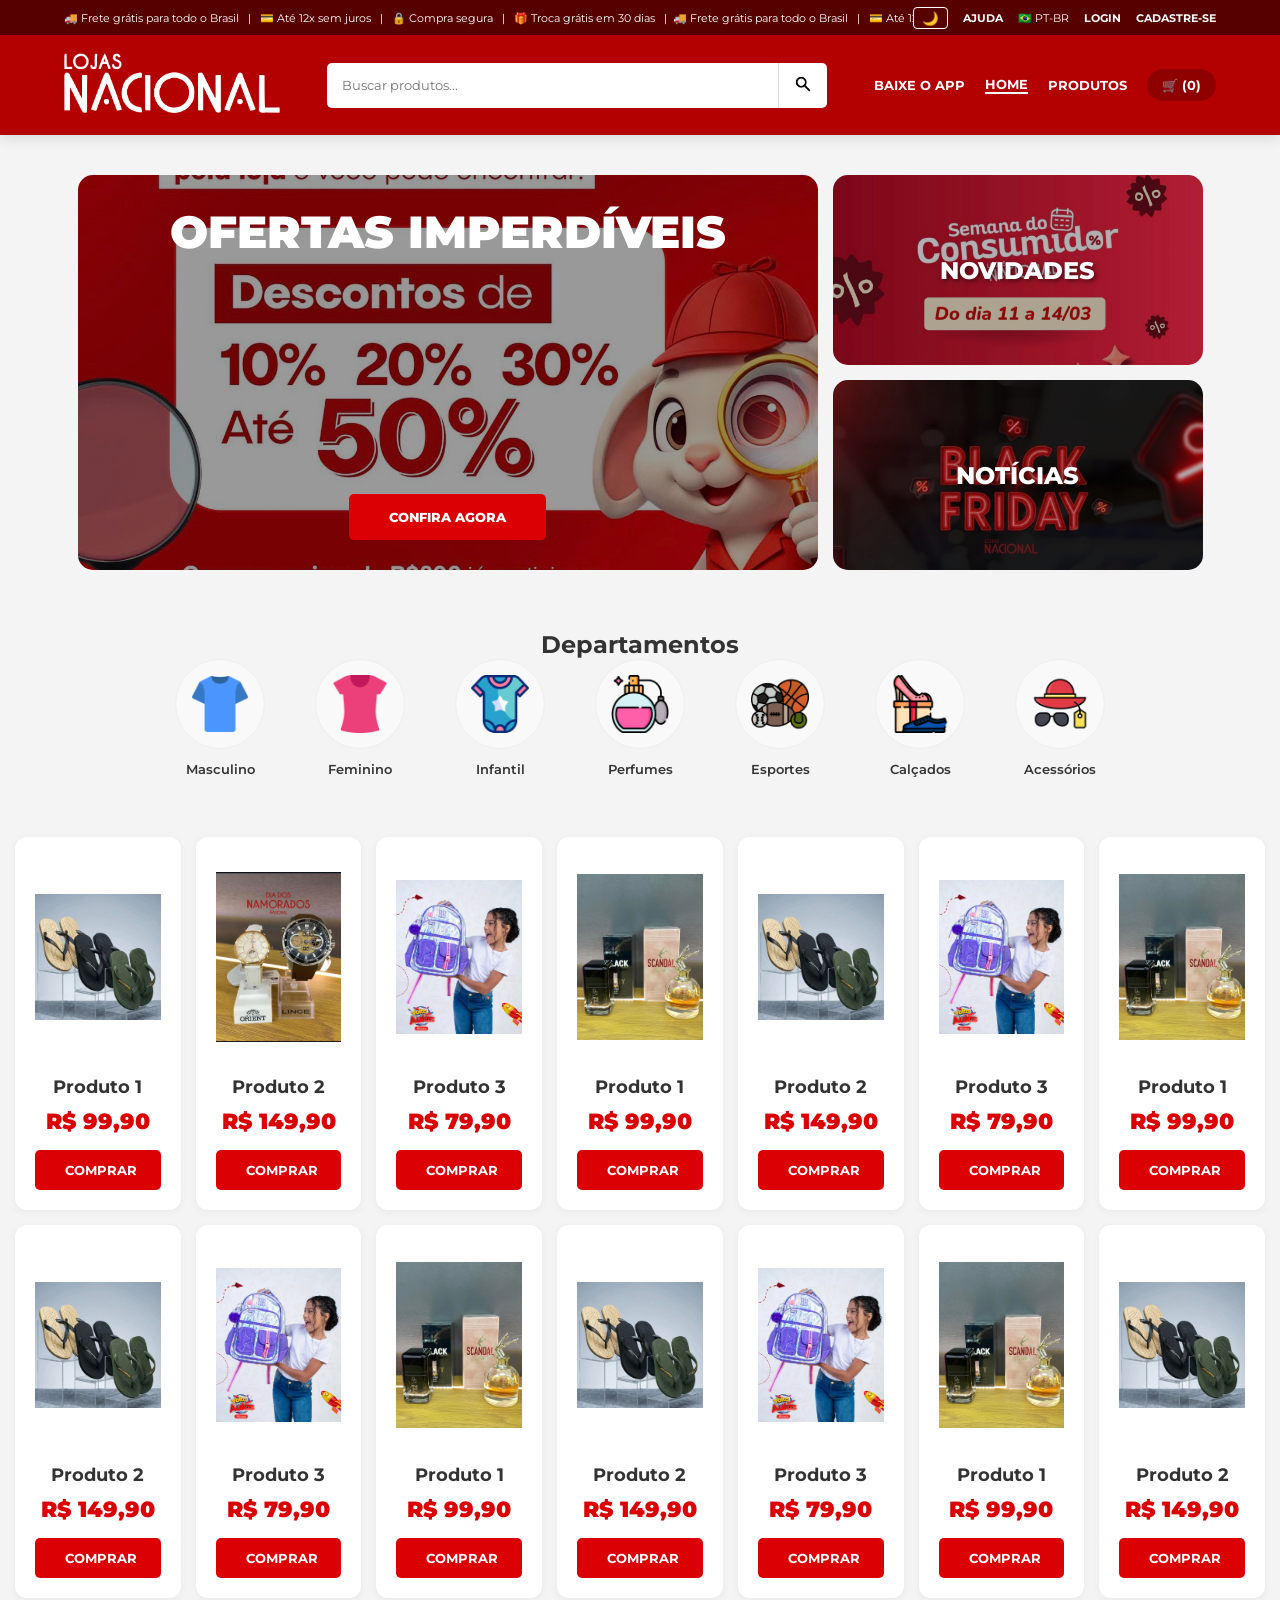
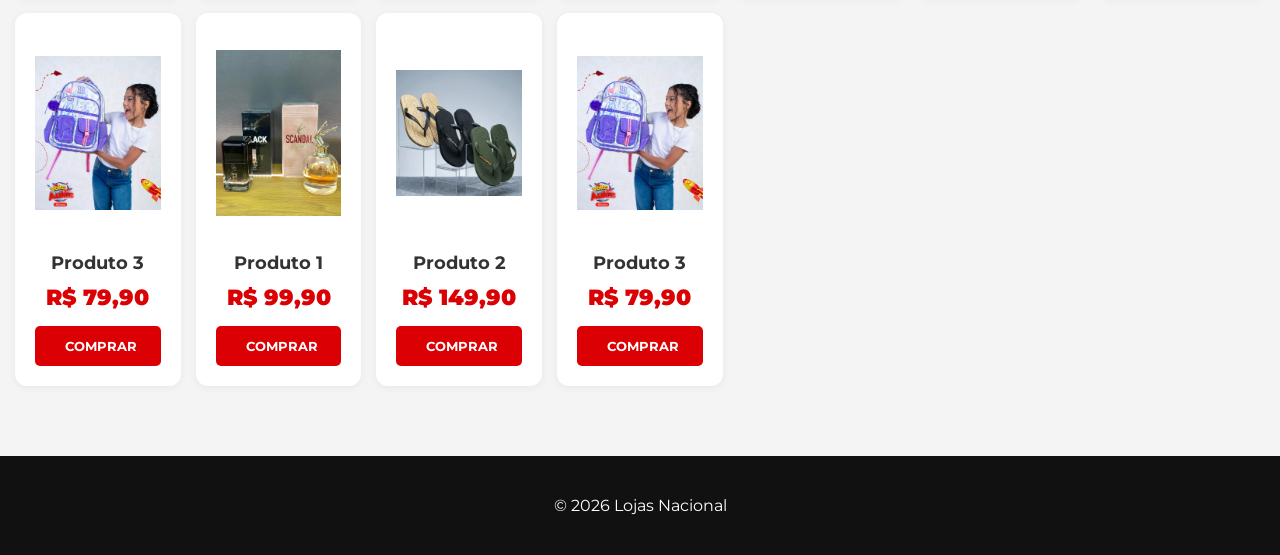
==== index.html @ df6f3bd4 "atualiiição do e-commerce" ====
<!DOCTYPE html>
<html lang="pt-BR">
<head>
  <meta charset="UTF-8">
  <meta name="viewport" content="width=device-width, initial-scale=1.0">
  <title>Lojas Nacional</title>
  <link rel="stylesheet" href="assets/css/style.css">
  <link rel="icon" href="assets/images/favicon/favicon.ico" type="image/x-icon">
</head>
<body>

<!-- HEADER -->
<header class="header" id="header">
  <div class="headerTopo">
    <div class="infoHeader">
      <div class="marquee-wrap">
        <div class="marquee-track">
          <span>🚚 Frete grátis para todo o Brasil &nbsp;&nbsp;|&nbsp;&nbsp; 💳 Até 12x sem juros &nbsp;&nbsp;|&nbsp;&nbsp; 🔒 Compra segura &nbsp;&nbsp;|&nbsp;&nbsp; 🎁 Troca grátis em 30 dias &nbsp;&nbsp;|&nbsp;&nbsp;</span>
          <span>🚚 Frete grátis para todo o Brasil &nbsp;&nbsp;|&nbsp;&nbsp; 💳 Até 12x sem juros &nbsp;&nbsp;|&nbsp;&nbsp; 🔒 Compra segura &nbsp;&nbsp;|&nbsp;&nbsp; 🎁 Troca grátis em 30 dias &nbsp;&nbsp;|&nbsp;&nbsp;</span>
        </div>
      </div>
    </div>

    <div class="linksHeaderTopo">
      <button id="themeToggle" class="theme-btn">🌙</button>
      <a href="http://google.com" target="_blank">Ajuda</a>
      <span class="lang-tag">🇧🇷 PT-BR</span>
      <a href="pages/login.html" class="link-login">Login</a>
      <a href="pages/cadastro.html" class="link-cadastro">Cadastre-se</a>
    </div>
  </div>

  <div class="headerMain">
    <a href="index.html" class="logo-wrap">
      <img src="assets/images/Logo_FundoTransp.png" alt="Lojas Nacional" class="logo">
    </a>

    <div class="search-bar">
      <input type="text" id="searchInput" placeholder="Buscar produtos...">
      <button class="search-button" type="submit">
        <img src="assets/images/Icons/procurar.png" alt="Buscar">
      </button>
    </div>

    <nav class="nav">
      <a href="#">Baixe o App</a>
      <a href="index.html" class="nav-active">Home</a>
      <a href="pages/products.html">Produtos</a>
      <a href="pages/cart.html" class="cart-link">
        🛒 <span id="cartCount">(0)</span>
      </a>
    </nav>
  </div>
</header>

  <div class="container">
      
      <!-- BANNER -->
      <section class="banner">
        <div class="bannerDestaque">
          <div class="bannerConteudo">
            <h2>Ofertas Imperdíveis</h2>
            <button>Confira Agora</button>
          </div>
        </div>
        
        <div class="bannerMenor destaque1">
          <h1>Novidades</h1>
        </div>

        <div class="bannerMenor destaque2">
          <h1>Notícias</h1>
        </div>
      </section>

      <section class="categorias-container">
          <h2 class="titulo-secao">Departamentos</h2>
          
          <div class="categorias-grid">
              <div class="categoria-item">
                  <div class="circulo"><img src="assets/images/Icons/IconRoupaMasc.png" alt="Masculino"></div>
                  <span>Masculino</span>
              </div>

              <div class="categoria-item">
                  <div class="circulo"><img src="assets/images/Icons/IconRoupaFem.png" alt="Feminino"></div>
                  <span>Feminino</span>
              </div>

              <div class="categoria-item">
                  <div class="circulo"><img src="assets/images/Icons/IconRoupaInfantis.png" alt="Infantil"></div>
                  <span>Infantil</span>
              </div>

              <div class="categoria-item">
                  <div class="circulo"><img src="assets/images/Icons/IconPerfume.png" alt="Perfumes"></div>
                  <span>Perfumes</span>
              </div>

              <div class="categoria-item">
                  <div class="circulo"><img src="assets/images/Icons/IconEsportes.png" alt="Esportes"></div>
                  <span>Esportes</span>
              </div>

              <div class="categoria-item">
                  <div class="circulo"><img src="assets/images/Icons/IconSapatos.png" alt="Calçados"></div>
                  <span>Calçados</span>
              </div>

              <div class="categoria-item">
                  <div class="circulo"><img src="assets/images/Icons/IconAcessorio.png" alt="Acessórios"></div>
                  <span>Acessórios</span>
              </div>
          </div>
      </section>

    <!-- PRODUTOS -->
    <main class="products">

      <div class="product-card">
        <img src="assets/images/FotoCalcado.jpeg" alt="Produto">
        <h3>Produto 1</h3>
        <p>R$ 99,90</p>
        <button>Comprar</button>
      </div>

      <div class="product-card">
        <img src="assets/images/FotoAcessorio.jpeg" alt="Produto">
        <h3>Produto 2</h3>
        <p>R$ 149,90</p>
        <button>Comprar</button>
      </div>

      <div class="product-card">
        <img src="assets/images/FotoInfantil.jpeg" alt="Produto">
        <h3>Produto 3</h3>
        <p>R$ 79,90</p>
        <button>Comprar</button>
      </div>

      <div class="product-card">
        <img src="assets/images/FotoPerfume.jpeg" alt="Produto">
        <h3>Produto 1</h3>
        <p>R$ 99,90</p>
        <button>Comprar</button>
      </div>

      <div class="product-card">
        <img src="assets/images/FotoCalcado.jpeg" alt="Produto">
        <h3>Produto 2</h3>
        <p>R$ 149,90</p>
        <button>Comprar</button>
      </div>

      <div class="product-card">
        <img src="assets/images/FotoInfantil.jpeg" alt="Produto">
        <h3>Produto 3</h3>
        <p>R$ 79,90</p>
        <button>Comprar</button>
      </div>

      <div class="product-card">
        <img src="assets/images/FotoPerfume.jpeg" alt="Produto">
        <h3>Produto 1</h3>
        <p>R$ 99,90</p>
        <button>Comprar</button>
      </div>

      <div class="product-card">
        <img src="assets/images/FotoCalcado.jpeg" alt="Produto">
        <h3>Produto 2</h3>
        <p>R$ 149,90</p>
        <button>Comprar</button>
      </div>

      <div class="product-card">
        <img src="assets/images/FotoInfantil.jpeg" alt="Produto">
        <h3>Produto 3</h3>
        <p>R$ 79,90</p>
        <button>Comprar</button>
      </div>

      <div class="product-card">
        <img src="assets/images/FotoPerfume.jpeg" alt="Produto">
        <h3>Produto 1</h3>
        <p>R$ 99,90</p>
        <button>Comprar</button>
      </div>

      <div class="product-card">
        <img src="assets/images/FotoCalcado.jpeg" alt="Produto">
        <h3>Produto 2</h3>
        <p>R$ 149,90</p>
        <button>Comprar</button>
      </div>

      <div class="product-card">
        <img src="assets/images/FotoInfantil.jpeg" alt="Produto">
        <h3>Produto 3</h3>
        <p>R$ 79,90</p>
        <button>Comprar</button>
      </div>

      <div class="product-card">
        <img src="assets/images/FotoPerfume.jpeg" alt="Produto">
        <h3>Produto 1</h3>
        <p>R$ 99,90</p>
        <button>Comprar</button>
      </div>

      <div class="product-card">
        <img src="assets/images/FotoCalcado.jpeg" alt="Produto">
        <h3>Produto 2</h3>
        <p>R$ 149,90</p>
        <button>Comprar</button>
      </div>

      <div class="product-card">
        <img src="assets/images/FotoInfantil.jpeg" alt="Produto">
        <h3>Produto 3</h3>
        <p>R$ 79,90</p>
        <button>Comprar</button>
      </div>

      <div class="product-card">
        <img src="assets/images/FotoPerfume.jpeg" alt="Produto">
        <h3>Produto 1</h3>
        <p>R$ 99,90</p>
        <button>Comprar</button>
      </div>

      <div class="product-card">
        <img src="assets/images/FotoCalcado.jpeg" alt="Produto">
        <h3>Produto 2</h3>
        <p>R$ 149,90</p>
        <button>Comprar</button>
      </div>

      <div class="product-card">
        <img src="assets/images/FotoInfantil.jpeg" alt="Produto">
        <h3>Produto 3</h3>
        <p>R$ 79,90</p>
        <button>Comprar</button>
      </div>

    </main>


  </div>
      
  <!-- FOOTER -->
  <footer class="footer">
    <p>© 2026 Lojas Nacional</p>
  </footer>

  <script src="assets/js/main.js"></script>
</body>
</html>
---- assets/css/style.css ----
/* Importação da Fonte */
@import url('https://fonts.googleapis.com/css2?family=Montserrat:wght@400;700;900&display=swap');

:root {
    --primary: #db0004;
    --primary-dark: #560000;
    --primary-main: #b30000;
    --secondary: #ffffff;
    --text-white: #ffffff;
    --text-dark: #333333;
    --gray-bg: #f4f4f4;
    --shadow: 0 4px 12px rgba(0, 0, 0, 0.1);
    --header-height: 135px;
    --transition: all 0.3s cubic-bezier(0.4, 0, 0.2, 1);
}

/* Variáveis para Dark Mode */
[data-theme="dark"] {
    --gray-bg: #121212;
    --text-dark: #f4f4f4;
    --secondary: #1e1e1e;
    --shadow: 0 4px 12px rgba(0, 0, 0, 0.5);
}

* { margin: 0; padding: 0; box-sizing: border-box; font-family: 'Montserrat', sans-serif; }

body {
    background: var(--gray-bg);
    color: var(--text-dark);
    transition: background 0.3s ease;
    padding-top: var(--header-height); /* Evita que o conteúdo suba para baixo do header fixo */
}

/* --- HEADER DINÂMICO --- */
.header {
    display: flex;
    flex-direction: column;
    position: fixed;
    top: 0;
    width: 100%;
    z-index: 1000;
    transition: var(--transition);
    box-shadow: var(--shadow);
}

/* Estados do JS */
.header.scrolled { transform: translateY(-35px); } /* Sobe o topo de promoções */
.header.hide { transform: translateY(-100%); }   /* Esconde tudo ao rolar pra baixo */

/* TOPO */
.headerTopo {
    display: flex;
    justify-content: space-between;
    align-items: center;
    background: var(--primary-dark);
    color: var(--text-white);
    height: 35px;
    padding: 0 5%;
    font-size: 11px;
}

.infoHeader { overflow: hidden; flex: 1; }
.marquee-track {
    display: inline-flex;
    white-space: nowrap;
    animation: marquee 25s linear infinite;
}
@keyframes marquee {
    from { transform: translateX(0); }
    to   { transform: translateX(-50%); }
}

.linksHeaderTopo { display: flex; align-items: center; gap: 15px; }
.linksHeaderTopo a { color: var(--text-white); text-decoration: none; text-transform: uppercase; font-weight: 700; }

.theme-btn {
    background: transparent;
    border: 1px solid white;
    color: white;
    padding: 2px 8px;
    border-radius: 4px;
    cursor: pointer;
}

/* HEADER PRINCIPAL */
.headerMain {
    display: flex;
    justify-content: space-between;
    align-items: center;
    background: var(--primary-main);
    padding: 0 5%;
    height: 100px;
    transition: var(--transition);
}

.logo { height: 60px; transition: 0.3s; }

/* BUSCA */
.search-bar {
    display: flex;
    flex: 1;
    max-width: 500px;
    margin: 0 40px;
    height: 45px;
}
.search-bar input {
    width: 100%;
    padding: 0 15px;
    border-radius: 5px 0 0 5px;
    border: none;
    outline: none;
}
.search-bar button {
    padding: 0 15px;
    background: white;
    border: none;
    border-left: 1px solid #ddd;
    border-radius: 0 5px 5px 0;
    cursor: pointer;
}
.search-bar button img { width: 18px; }

/* NAV */
.nav { display: flex; align-items: center; gap: 20px; }
.nav a {
    color: white;
    text-decoration: none;
    font-weight: 700;
    font-size: 13px;
    text-transform: uppercase;
}
.nav-active { border-bottom: 2px solid white; }

.cart-link {
    background: rgba(0,0,0,0.2);
    padding: 8px 15px;
    border-radius: 20px;
}

/* CARDS DE PRODUTO (Dark Mode Adaptável) */
.product-card {
    background: var(--secondary);
    color: var(--text-dark);
    padding: 20px;
    border-radius: 12px;
    box-shadow: var(--shadow);
}
.container {
    height: 100%;
    margin: 30px 60px;
}

/* --- BANNER --- */
.banner {
    display: grid;
    grid-template-columns: 2fr 1fr; /* 2 partes para o grande, 1 para os pequenos */
    grid-template-rows: 190px 190px; /* Define uma altura fixa para as duas linhas */
    gap: 15px;
    padding: 20px 5%;
    max-width: 1400px;
    margin: 0 auto;
}

/* BANNER PRINCIPAL (ESQUERDA) */
.bannerDestaque {
    grid-row: 1 / span 2;
    position: relative;
    /* Usando sua imagem de fundo */
    background-image: linear-gradient(rgba(0,0,0,0.4), rgba(0,0,0,0.4)), 
                      url('../images/FotoDestaquePrincipal.jpeg');
    background-size: cover;
    background-position: center;
    border-radius: 15px;
    display: flex;
    justify-content: center; /* Centraliza horizontalmente */
    padding: 30px; /* Espaço das bordas */
    height: 100%; /* Garante que ocupa a altura do grid */
}

.bannerConteudo {
    display: flex;
    flex-direction: column;
    justify-content: space-between; /* Título no topo, botão no fim */
    align-items: center; /* Centraliza os itens na largura */
    height: 100%; /* Ocupa toda a altura disponível do banner */
    width: 100%;
}

.bannerConteudo h2 {
    font-size: 2.8rem;
    font-weight: 900;
    color: white;
    text-transform: uppercase;
    text-align: center;
    margin: 0; /* Remove margens que podem desalinhá-lo */
}

.bannerConteudo button {
    background-color: var(--primary);
    color: white;
    border: none;
    padding: 15px 40px;
    font-weight: 800;
    text-transform: uppercase;
    border-radius: 5px;
    cursor: pointer;
    transition: 0.3s;
    /* Garante que o botão não suba */
    margin-top: auto; 
}

.bannerConteudo button:hover {
    background-color: var(--primary-main);
    transform: scale(1.05);
}

/* BANNERS MENORES (DIREITA) */
.bannerMenor {
    background-size: cover;
    background-position: center;
    border-radius: 15px;
    display: flex;
    justify-content: center;
    align-items: center;
    color: white;
    transition: 0.3s;
    cursor: pointer;
    position: relative;
}

.bannerMenor h1 {
    font-size: 1.5rem;
    font-weight: 800;
    text-transform: uppercase;
    z-index: 2;
    text-shadow: 2px 2px 5px rgba(0,0,0,0.5);
}

.destaque1 {
    background-image: linear-gradient(rgba(0,0,0,0.3), rgba(0,0,0,0.3)), url('../images/FotoDestaque1.jpeg');
}

.destaque2 {
    background-image: linear-gradient(rgba(0,0,0,0.3), rgba(0,0,0,0.3)), url('../images/FotoDestaque2.jpeg');
}

.bannerMenor:hover {
    transform: translateY(-5px);
    filter: brightness(1.1);
}

/* RESPONSIVIDADE (Celular) */
@media (max-width: 900px) {
    .banner {
        grid-template-columns: 1fr;
        grid-template-rows: auto;
        height: auto;
    }
    .bannerDestaque {
        grid-row: auto;
        height: 350px;
        padding: 20px;
    }
    .bannerConteudo h2 { font-size: 1.8rem; }
}
.categorias-container {
    padding: 40px 5%;
    background-color: var(--secondary-color);
    width: 100%;
    display: flex;
    flex-direction: column;
    align-items: center; /* Centraliza o título e o grid na página */
}

.categorias-grid {
    display: flex;
    justify-content: center; /* Centraliza os itens horizontalmente */
    flex-wrap: wrap;        /* Faz os itens descerem para a linha de baixo se não couberem */
    gap: 30px;              /* Aumenta o afastamento entre os ícones */
    width: 100%;
    max-width: 1200px;      /* Impede que os ícones fiquem espalhados demais em telas ultra-wide */
}

.categoria-item {
    display: flex;
    flex-direction: column;
    align-items: center;
    width: 110px;           /* Largura fixa para manter o alinhamento do texto */
    transition: transform 0.3s ease;
}

.categoria-item:hover {
    transform: translateY(-5px);
}

.categoria-item .circulo {
    width: 90px;
    height: 90px;
    background-color: #f9f9f9;
    border-radius: 50%;
    display: flex;
    justify-content: center;
    align-items: center;
    border: 1px solid #eeeeee;
    margin-bottom: 12px;
    overflow: hidden;
    transition: 0.3s;
    /* O SEGREDO ESTÁ AQUI: */
    padding: 15px; /* Cria o afastamento interno para a imagem não tocar na borda */
}

.categoria-item:hover .circulo {
    border-color: var(--primary-color);
    box-shadow: 0 4px 15px rgba(0,0,0,0.1);
}

.categoria-item img {
    width: 100%;
    height: 100%;
    /* Garante que a imagem apareça inteira sem cortes */
    object-fit: contain; 
}

.categoria-item span {
    font-size: 13px;
    font-weight: 600;
    color: var(--text-color-dark);
    text-align: center;
}



/* --- PRODUTOS --- */
.products {
    display: grid;
    grid-template-columns: repeat(auto-fit, minmax(280px, 1fr));
    gap: 30px;
    padding: 50px 5%;
    max-width: 1300px;
    margin: 0 auto;
}

.product-card {
    background: white;
    padding: 20px;
    border-radius: 12px;
    text-align: center;
    box-shadow: 0 2px 8px rgba(0,0,0,0.05);
    transition: 0.3s;
}

.product-card:hover {
    transform: translateY(-5px);
    box-shadow: var(--shadow);
}

.product-card img {
    width: 100%;
    height: 200px;
    object-fit: contain; /* Melhor para fotos de produtos não cortarem */
    margin-bottom: 15px;
}

.product-card h3 {
    font-size: 1.1rem;
    margin-bottom: 10px;
}

.product-card p {
    color: var(--primary);
    font-weight: 900;
    font-size: 1.4rem;
    margin-bottom: 15px;
}

.product-card button {
    background: var(--primary);
    color: white;
    border: none;
    padding: 12px 30px;
    border-radius: 5px;
    font-weight: 700;
    text-transform: uppercase;
    cursor: pointer;
    width: 100%;
    transition: 0.3s;
}

.product-card button:hover {
    background: var(--primary-main);
}

/* --- FOOTER --- */
.footer {
    text-align: center;
    padding: 40px;
    background: #111;
    color: white;
    margin-top: 50px;
}

/* --- AJUSTES DE RESPONSIVIDADE GERAL --- */

/* Ajuste do Container principal para não "esmagar" no celular */
.container {
    height: 100%;
    margin: 20px auto;
    padding: 0 15px; /* Reduzi a margem lateral de 60px para 15px em telas menores */
}

/* --- HEADER RESPONSIVO --- */
@media (max-width: 768px) {
    .headerTopo {
        display: none; /* Esconde o topo com frete grátis no celular para economizar espaço */
    }

    .headerMain {
        flex-direction: column; /* Empilha Logo, Busca e Nav */
        height: auto;
        padding: 15px;
        gap: 15px;
    }

    .search-bar {
        margin: 0;
        width: 100%; /* Busca ocupa a largura toda */
        order: 2;    /* Fica no meio */
    }

    .logo {
        height: 50px;
        order: 1;    /* Fica no topo */
    }

    nav {
        order: 3;    /* Links ficam embaixo */
        display: flex;
        justify-content: center;
        flex-wrap: wrap;
        gap: 10px;
    }

    nav a {
        margin-left: 0;
        font-size: 12px;
    }
}

/* --- BANNER RESPONSIVO (Refinado) --- */
@media (max-width: 900px) {
    .banner {
        grid-template-columns: 1fr; /* Vira uma coluna única */
        grid-template-rows: auto;
        padding: 10px;
    }

    .bannerDestaque {
        grid-row: auto;
        height: 300px; /* Altura fixa para não ficar gigante */
    }

    .bannerConteudo h2 {
        font-size: 1.8rem;
    }

    .bannerMenor {
        height: 150px; /* Altura menor para os banners secundários */
    }
}

/* --- GRID DE PRODUTOS --- */
/* O auto-fit que você já usa é ótimo, apenas ajuste o tamanho mínimo */
.products {
    grid-template-columns: repeat(auto-fit, minmax(160px, 1fr)); /* Cabe 2 produtos por linha no celular */
    gap: 15px;
    padding: 20px 0;
}

@media (max-width: 480px) {
    .product-card {
        padding: 10px;
    }
    
    .product-card h3 {
        font-size: 0.9rem;
    }
    
    .product-card p {
        font-size: 1.1rem;
    }

    .product-card img {
        height: 150px;
    }
}

/* --- CATEGORIAS --- */
/* Adiciona um scroll horizontal se os ícones não couberem */
@media (max-width: 600px) {
    .categorias-grid {
        justify-content: flex-start;
        overflow-x: auto;
        padding: 10px;
        flex-wrap: nowrap; /* Força o scroll horizontal no mobile */
        -webkit-overflow-scrolling: touch;
    }
    
    .categoria-item {
        flex: 0 0 auto; /* Impede os ícones de encolherem */
    }
}
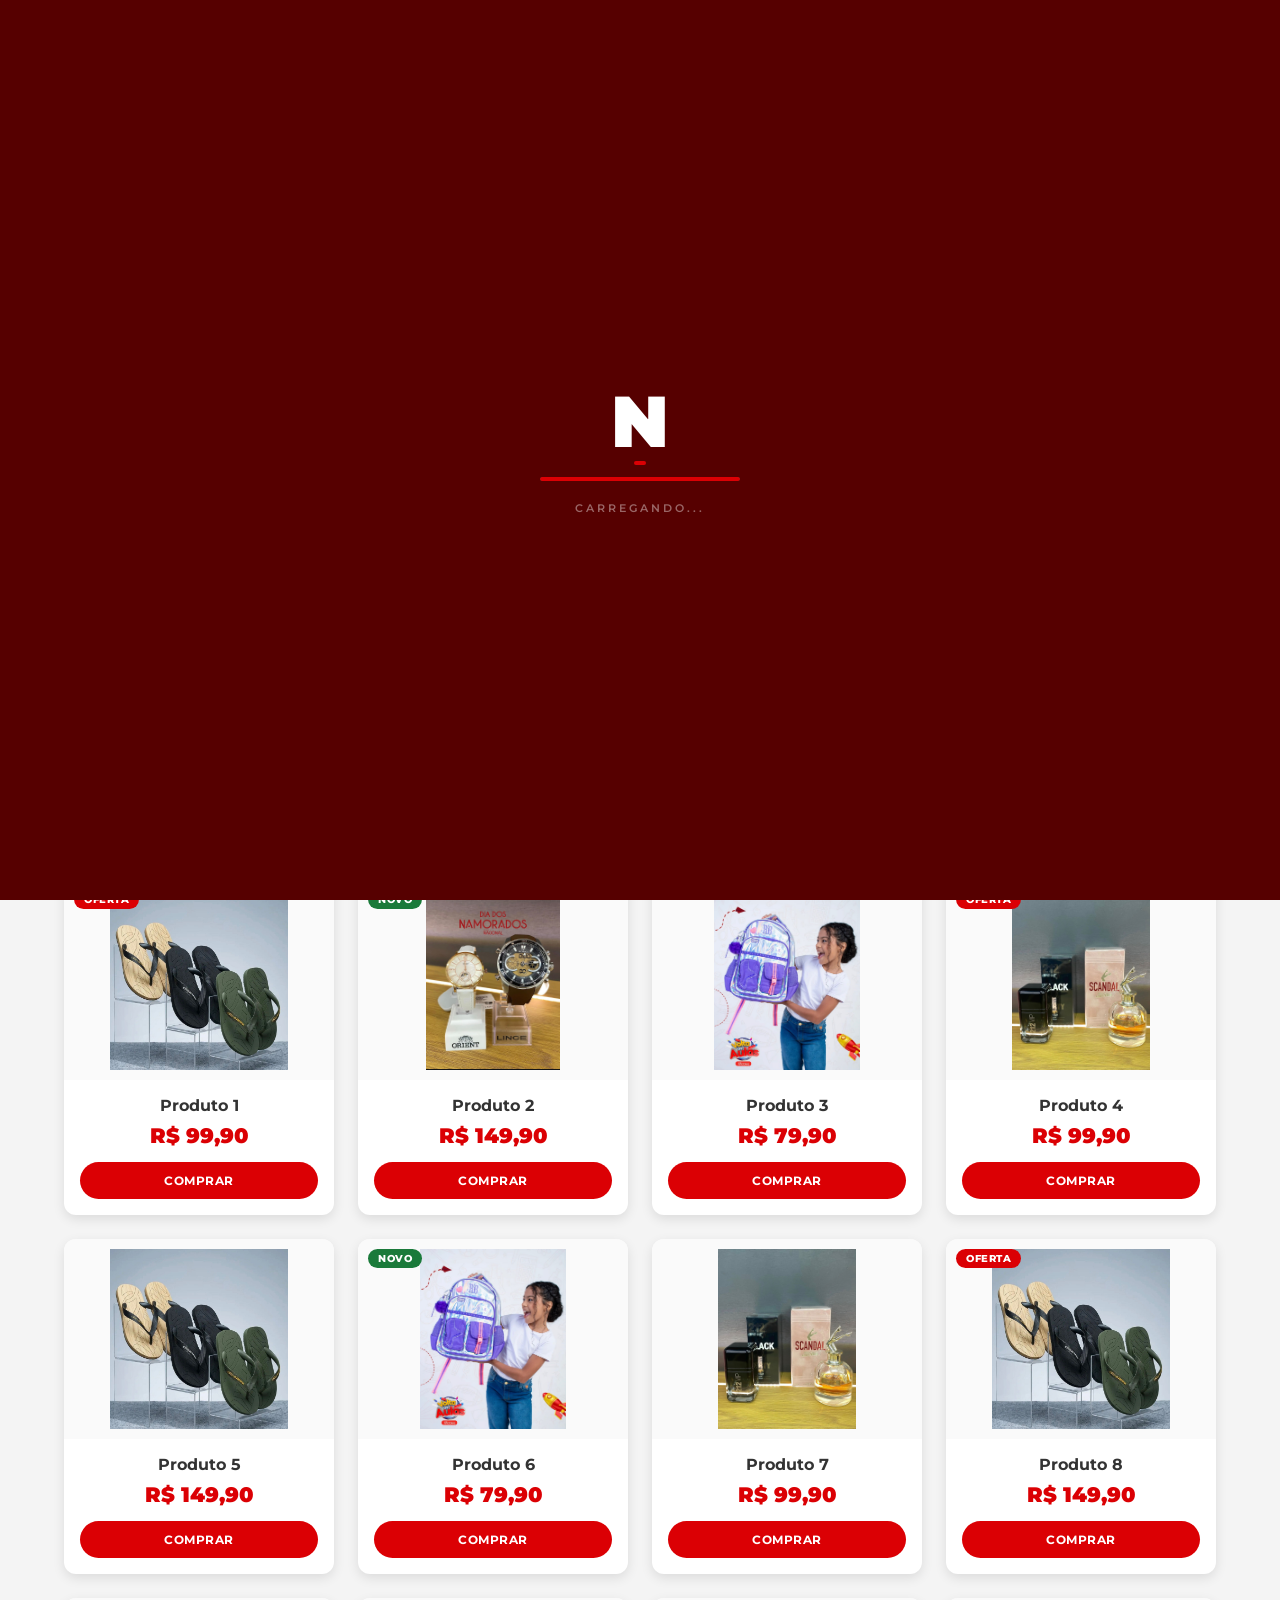
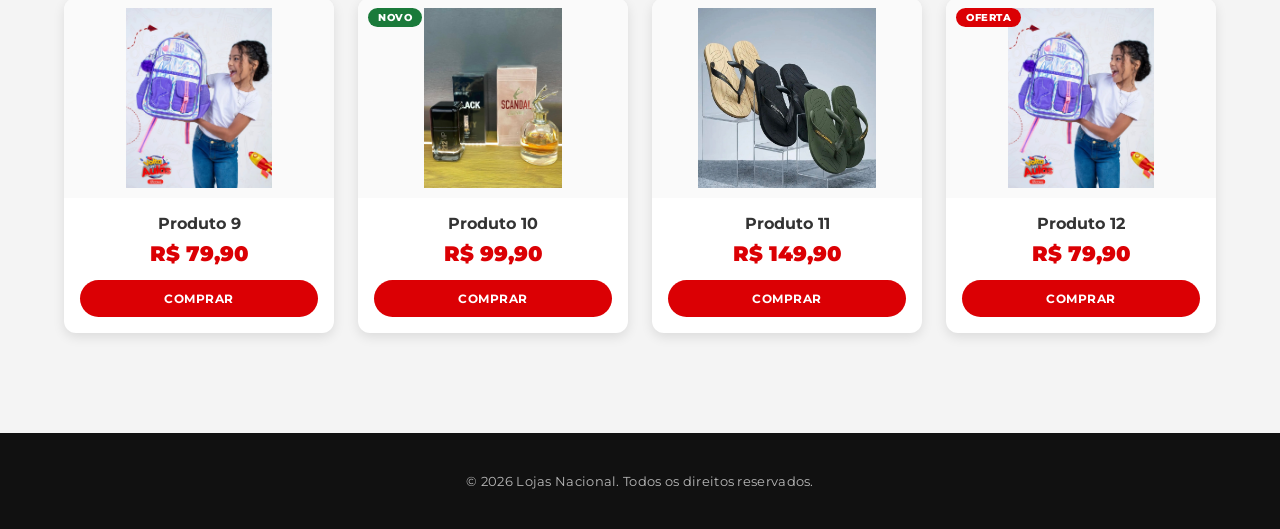
==== commit a53b071c: "Atualizacao e-commerce" ====
--- a/index.html
+++ b/index.html
@@ -9,250 +9,283 @@
 </head>
 <body>
 
+<!-- LOADER DE CARREGAMENTO -->
+<div class="page-loader" id="pageLoader">
+  <div class="loader-logo">N</div>
+  <div class="loader-barra">
+    <div class="loader-progresso" id="loaderProgresso"></div>
+  </div>
+  <p class="loader-texto" data-i18n="carregando">Carregando...</p>
+</div>
+
 <!-- HEADER -->
 <header class="header" id="header">
+
+  <!-- TOPO -->
   <div class="headerTopo">
     <div class="infoHeader">
       <div class="marquee-wrap">
         <div class="marquee-track">
-          <span>🚚 Frete grátis para todo o Brasil &nbsp;&nbsp;|&nbsp;&nbsp; 💳 Até 12x sem juros &nbsp;&nbsp;|&nbsp;&nbsp; 🔒 Compra segura &nbsp;&nbsp;|&nbsp;&nbsp; 🎁 Troca grátis em 30 dias &nbsp;&nbsp;|&nbsp;&nbsp;</span>
-          <span>🚚 Frete grátis para todo o Brasil &nbsp;&nbsp;|&nbsp;&nbsp; 💳 Até 12x sem juros &nbsp;&nbsp;|&nbsp;&nbsp; 🔒 Compra segura &nbsp;&nbsp;|&nbsp;&nbsp; 🎁 Troca grátis em 30 dias &nbsp;&nbsp;|&nbsp;&nbsp;</span>
+          <span data-i18n="marquee">🚚 Frete grátis para todo o Brasil &nbsp;&nbsp;|&nbsp;&nbsp; 💳 Até 12x sem juros &nbsp;&nbsp;|&nbsp;&nbsp; 🔒 Compra segura &nbsp;&nbsp;|&nbsp;&nbsp; 🎁 Troca grátis em 30 dias &nbsp;&nbsp;|&nbsp;&nbsp;</span>
+          <span data-i18n="marquee">🚚 Frete grátis para todo o Brasil &nbsp;&nbsp;|&nbsp;&nbsp; 💳 Até 12x sem juros &nbsp;&nbsp;|&nbsp;&nbsp; 🔒 Compra segura &nbsp;&nbsp;|&nbsp;&nbsp; 🎁 Troca grátis em 30 dias &nbsp;&nbsp;|&nbsp;&nbsp;</span>
         </div>
       </div>
     </div>
 
     <div class="linksHeaderTopo">
       <button id="themeToggle" class="theme-btn">🌙</button>
-      <a href="http://google.com" target="_blank">Ajuda</a>
-      <span class="lang-tag">🇧🇷 PT-BR</span>
-      <a href="pages/login.html" class="link-login">Login</a>
-      <a href="pages/cadastro.html" class="link-cadastro">Cadastre-se</a>
+      <a href="http://google.com" target="_blank" data-i18n="ajuda">Ajuda</a>
+      <span class="lang-tag" id="langToggle">🇧🇷 PT-BR</span>
+      <a href="pages/login.html" class="link-login" data-i18n="login">Login</a>
+      <a href="pages/cadastro.html" class="link-cadastro" data-i18n="cadastrese">Cadastre-se</a>
     </div>
   </div>
 
+  <!-- MAIN -->
   <div class="headerMain">
     <a href="index.html" class="logo-wrap">
       <img src="assets/images/Logo_FundoTransp.png" alt="Lojas Nacional" class="logo">
     </a>
 
     <div class="search-bar">
-      <input type="text" id="searchInput" placeholder="Buscar produtos...">
+      <input type="text" id="searchInput" placeholder="Buscar produtos..." data-i18n-ph="searchPh">
       <button class="search-button" type="submit">
         <img src="assets/images/Icons/procurar.png" alt="Buscar">
       </button>
     </div>
 
     <nav class="nav">
-      <a href="#">Baixe o App</a>
-      <a href="index.html" class="nav-active">Home</a>
-      <a href="pages/products.html">Produtos</a>
+      <div class="app-qr-wrap">
+        <a href="#" id="appLink" data-i18n="baixeApp">Baixe o App</a>
+        <div class="app-qr-popup" id="appQrPopup">
+          <img src="https://api.qrserver.com/v1/create-qr-code/?size=140x140&data=https://www.instagram.com/lojasnacionalcapitaopoco" alt="QR Code Instagram">
+          <span data-i18n="igCaption">📸 Siga no Instagram</span>
+        </div>
+      </div>
+      <a href="index.html" class="nav-active" data-i18n="home">Home</a>
+      <a href="pages/products.html" data-i18n="produtos">Produtos</a>
       <a href="pages/cart.html" class="cart-link">
-        🛒 <span id="cartCount">(0)</span>
+        <span data-i18n="carrinho">🛒 Carrinho</span> <span id="cartCount">0</span>
       </a>
     </nav>
   </div>
+
 </header>
 
-  <div class="container">
-      
-      <!-- BANNER -->
-      <section class="banner">
-        <div class="bannerDestaque">
-          <div class="bannerConteudo">
-            <h2>Ofertas Imperdíveis</h2>
-            <button>Confira Agora</button>
-          </div>
-        </div>
-        
-        <div class="bannerMenor destaque1">
-          <h1>Novidades</h1>
-        </div>
-
-        <div class="bannerMenor destaque2">
-          <h1>Notícias</h1>
-        </div>
-      </section>
-
-      <section class="categorias-container">
-          <h2 class="titulo-secao">Departamentos</h2>
-          
-          <div class="categorias-grid">
-              <div class="categoria-item">
-                  <div class="circulo"><img src="assets/images/Icons/IconRoupaMasc.png" alt="Masculino"></div>
-                  <span>Masculino</span>
-              </div>
-
-              <div class="categoria-item">
-                  <div class="circulo"><img src="assets/images/Icons/IconRoupaFem.png" alt="Feminino"></div>
-                  <span>Feminino</span>
-              </div>
-
-              <div class="categoria-item">
-                  <div class="circulo"><img src="assets/images/Icons/IconRoupaInfantis.png" alt="Infantil"></div>
-                  <span>Infantil</span>
-              </div>
-
-              <div class="categoria-item">
-                  <div class="circulo"><img src="assets/images/Icons/IconPerfume.png" alt="Perfumes"></div>
-                  <span>Perfumes</span>
-              </div>
-
-              <div class="categoria-item">
-                  <div class="circulo"><img src="assets/images/Icons/IconEsportes.png" alt="Esportes"></div>
-                  <span>Esportes</span>
-              </div>
-
-              <div class="categoria-item">
-                  <div class="circulo"><img src="assets/images/Icons/IconSapatos.png" alt="Calçados"></div>
-                  <span>Calçados</span>
-              </div>
-
-              <div class="categoria-item">
-                  <div class="circulo"><img src="assets/images/Icons/IconAcessorio.png" alt="Acessórios"></div>
-                  <span>Acessórios</span>
-              </div>
-          </div>
-      </section>
-
-    <!-- PRODUTOS -->
-    <main class="products">
-
-      <div class="product-card">
-        <img src="assets/images/FotoCalcado.jpeg" alt="Produto">
+<!-- CONTEÚDO -->
+<div class="container">
+
+  <!-- BANNER -->
+  <section class="banner">
+    <div class="bannerDestaque">
+      <div class="bannerConteudo">
+        <h2 data-i18n="ofertasTitle">Ofertas Imperdíveis</h2>
+        <button data-i18n="confiraBtn">Confira Agora</button>
+      </div>
+    </div>
+
+    <div class="bannerMenor destaque1">
+      <h1 data-i18n="novidades">Novidades</h1>
+    </div>
+
+    <div class="bannerMenor destaque2">
+      <h1 data-i18n="noticias">Notícias</h1>
+    </div>
+  </section>
+
+  <!-- DEPARTAMENTOS -->
+  <section class="categorias-container">
+    <h2 class="titulo-secao" data-i18n="departamentos">Departamentos</h2>
+
+    <div class="categorias-grid">
+      <div class="categoria-item">
+        <div class="circulo"><img src="assets/images/Icons/IconRoupaMasc.png" alt="Masculino"></div>
+        <span data-i18n="masculino">Masculino</span>
+      </div>
+      <div class="categoria-item">
+        <div class="circulo"><img src="assets/images/Icons/IconRoupaFem.png" alt="Feminino"></div>
+        <span data-i18n="feminino">Feminino</span>
+      </div>
+      <div class="categoria-item">
+        <div class="circulo"><img src="assets/images/Icons/IconRoupaInfantis.png" alt="Infantil"></div>
+        <span data-i18n="infantil">Infantil</span>
+      </div>
+      <div class="categoria-item">
+        <div class="circulo"><img src="assets/images/Icons/IconPerfume.png" alt="Perfumes"></div>
+        <span data-i18n="perfumes">Perfumes</span>
+      </div>
+      <div class="categoria-item">
+        <div class="circulo"><img src="assets/images/Icons/IconEsportes.png" alt="Esportes"></div>
+        <span data-i18n="esportes">Esportes</span>
+      </div>
+      <div class="categoria-item">
+        <div class="circulo"><img src="assets/images/Icons/IconSapatos.png" alt="Calçados"></div>
+        <span data-i18n="calcados">Calçados</span>
+      </div>
+      <div class="categoria-item">
+        <div class="circulo"><img src="assets/images/Icons/IconAcessorio.png" alt="Acessórios"></div>
+        <span data-i18n="acessorios">Acessórios</span>
+      </div>
+    </div>
+  </section>
+
+  <!-- PRODUTOS -->
+  <main class="products">
+
+    <div class="product-card">
+      <div class="product-img-wrap">
+        <img src="assets/images/FotoCalcado.jpeg" alt="Produto 1">
+        <span class="product-tag" data-i18n="oferta">Oferta</span>
+      </div>
+      <div class="product-info">
         <h3>Produto 1</h3>
         <p>R$ 99,90</p>
-        <button>Comprar</button>
-      </div>
-
-      <div class="product-card">
-        <img src="assets/images/FotoAcessorio.jpeg" alt="Produto">
+        <button onclick="addToCart(this)" data-i18n="comprar">Comprar</button>
+      </div>
+    </div>
+
+    <div class="product-card">
+      <div class="product-img-wrap">
+        <img src="assets/images/FotoAcessorio.jpeg" alt="Produto 2">
+        <span class="product-tag tag-new" data-i18n="novo">Novo</span>
+      </div>
+      <div class="product-info">
         <h3>Produto 2</h3>
         <p>R$ 149,90</p>
-        <button>Comprar</button>
-      </div>
-
-      <div class="product-card">
-        <img src="assets/images/FotoInfantil.jpeg" alt="Produto">
+        <button onclick="addToCart(this)" data-i18n="comprar">Comprar</button>
+      </div>
+    </div>
+
+    <div class="product-card">
+      <div class="product-img-wrap">
+        <img src="assets/images/FotoInfantil.jpeg" alt="Produto 3">
+      </div>
+      <div class="product-info">
         <h3>Produto 3</h3>
         <p>R$ 79,90</p>
-        <button>Comprar</button>
-      </div>
-
-      <div class="product-card">
-        <img src="assets/images/FotoPerfume.jpeg" alt="Produto">
-        <h3>Produto 1</h3>
-        <p>R$ 99,90</p>
-        <button>Comprar</button>
-      </div>
-
-      <div class="product-card">
-        <img src="assets/images/FotoCalcado.jpeg" alt="Produto">
-        <h3>Produto 2</h3>
-        <p>R$ 149,90</p>
-        <button>Comprar</button>
-      </div>
-
-      <div class="product-card">
-        <img src="assets/images/FotoInfantil.jpeg" alt="Produto">
-        <h3>Produto 3</h3>
-        <p>R$ 79,90</p>
-        <button>Comprar</button>
-      </div>
-
-      <div class="product-card">
-        <img src="assets/images/FotoPerfume.jpeg" alt="Produto">
-        <h3>Produto 1</h3>
-        <p>R$ 99,90</p>
-        <button>Comprar</button>
-      </div>
-
-      <div class="product-card">
-        <img src="assets/images/FotoCalcado.jpeg" alt="Produto">
-        <h3>Produto 2</h3>
-        <p>R$ 149,90</p>
-        <button>Comprar</button>
-      </div>
-
-      <div class="product-card">
-        <img src="assets/images/FotoInfantil.jpeg" alt="Produto">
-        <h3>Produto 3</h3>
-        <p>R$ 79,90</p>
-        <button>Comprar</button>
-      </div>
-
-      <div class="product-card">
-        <img src="assets/images/FotoPerfume.jpeg" alt="Produto">
-        <h3>Produto 1</h3>
-        <p>R$ 99,90</p>
-        <button>Comprar</button>
-      </div>
-
-      <div class="product-card">
-        <img src="assets/images/FotoCalcado.jpeg" alt="Produto">
-        <h3>Produto 2</h3>
-        <p>R$ 149,90</p>
-        <button>Comprar</button>
-      </div>
-
-      <div class="product-card">
-        <img src="assets/images/FotoInfantil.jpeg" alt="Produto">
-        <h3>Produto 3</h3>
-        <p>R$ 79,90</p>
-        <button>Comprar</button>
-      </div>
-
-      <div class="product-card">
-        <img src="assets/images/FotoPerfume.jpeg" alt="Produto">
-        <h3>Produto 1</h3>
-        <p>R$ 99,90</p>
-        <button>Comprar</button>
-      </div>
-
-      <div class="product-card">
-        <img src="assets/images/FotoCalcado.jpeg" alt="Produto">
-        <h3>Produto 2</h3>
-        <p>R$ 149,90</p>
-        <button>Comprar</button>
-      </div>
-
-      <div class="product-card">
-        <img src="assets/images/FotoInfantil.jpeg" alt="Produto">
-        <h3>Produto 3</h3>
-        <p>R$ 79,90</p>
-        <button>Comprar</button>
-      </div>
-
-      <div class="product-card">
-        <img src="assets/images/FotoPerfume.jpeg" alt="Produto">
-        <h3>Produto 1</h3>
-        <p>R$ 99,90</p>
-        <button>Comprar</button>
-      </div>
-
-      <div class="product-card">
-        <img src="assets/images/FotoCalcado.jpeg" alt="Produto">
-        <h3>Produto 2</h3>
-        <p>R$ 149,90</p>
-        <button>Comprar</button>
-      </div>
-
-      <div class="product-card">
-        <img src="assets/images/FotoInfantil.jpeg" alt="Produto">
-        <h3>Produto 3</h3>
-        <p>R$ 79,90</p>
-        <button>Comprar</button>
-      </div>
-
-    </main>
-
-
-  </div>
-      
-  <!-- FOOTER -->
-  <footer class="footer">
-    <p>© 2026 Lojas Nacional</p>
-  </footer>
-
-  <script src="assets/js/main.js"></script>
+        <button onclick="addToCart(this)" data-i18n="comprar">Comprar</button>
+      </div>
+    </div>
+
+    <div class="product-card">
+      <div class="product-img-wrap">
+        <img src="assets/images/FotoPerfume.jpeg" alt="Produto 4">
+        <span class="product-tag" data-i18n="oferta">Oferta</span>
+      </div>
+      <div class="product-info">
+        <h3>Produto 4</h3>
+        <p>R$ 99,90</p>
+        <button onclick="addToCart(this)" data-i18n="comprar">Comprar</button>
+      </div>
+    </div>
+
+    <div class="product-card">
+      <div class="product-img-wrap">
+        <img src="assets/images/FotoCalcado.jpeg" alt="Produto 5">
+      </div>
+      <div class="product-info">
+        <h3>Produto 5</h3>
+        <p>R$ 149,90</p>
+        <button onclick="addToCart(this)" data-i18n="comprar">Comprar</button>
+      </div>
+    </div>
+
+    <div class="product-card">
+      <div class="product-img-wrap">
+        <img src="assets/images/FotoInfantil.jpeg" alt="Produto 6">
+        <span class="product-tag tag-new" data-i18n="novo">Novo</span>
+      </div>
+      <div class="product-info">
+        <h3>Produto 6</h3>
+        <p>R$ 79,90</p>
+        <button onclick="addToCart(this)" data-i18n="comprar">Comprar</button>
+      </div>
+    </div>
+
+    <div class="product-card">
+      <div class="product-img-wrap">
+        <img src="assets/images/FotoPerfume.jpeg" alt="Produto 7">
+      </div>
+      <div class="product-info">
+        <h3>Produto 7</h3>
+        <p>R$ 99,90</p>
+        <button onclick="addToCart(this)" data-i18n="comprar">Comprar</button>
+      </div>
+    </div>
+
+    <div class="product-card">
+      <div class="product-img-wrap">
+        <img src="assets/images/FotoCalcado.jpeg" alt="Produto 8">
+        <span class="product-tag" data-i18n="oferta">Oferta</span>
+      </div>
+      <div class="product-info">
+        <h3>Produto 8</h3>
+        <p>R$ 149,90</p>
+        <button onclick="addToCart(this)" data-i18n="comprar">Comprar</button>
+      </div>
+    </div>
+
+    <div class="product-card">
+      <div class="product-img-wrap">
+        <img src="assets/images/FotoInfantil.jpeg" alt="Produto 9">
+      </div>
+      <div class="product-info">
+        <h3>Produto 9</h3>
+        <p>R$ 79,90</p>
+        <button onclick="addToCart(this)" data-i18n="comprar">Comprar</button>
+      </div>
+    </div>
+
+    <div class="product-card">
+      <div class="product-img-wrap">
+        <img src="assets/images/FotoPerfume.jpeg" alt="Produto 10">
+        <span class="product-tag tag-new" data-i18n="novo">Novo</span>
+      </div>
+      <div class="product-info">
+        <h3>Produto 10</h3>
+        <p>R$ 99,90</p>
+        <button onclick="addToCart(this)" data-i18n="comprar">Comprar</button>
+      </div>
+    </div>
+
+    <div class="product-card">
+      <div class="product-img-wrap">
+        <img src="assets/images/FotoCalcado.jpeg" alt="Produto 11">
+      </div>
+      <div class="product-info">
+        <h3>Produto 11</h3>
+        <p>R$ 149,90</p>
+        <button onclick="addToCart(this)" data-i18n="comprar">Comprar</button>
+      </div>
+    </div>
+
+    <div class="product-card">
+      <div class="product-img-wrap">
+        <img src="assets/images/FotoInfantil.jpeg" alt="Produto 12">
+        <span class="product-tag" data-i18n="oferta">Oferta</span>
+      </div>
+      <div class="product-info">
+        <h3>Produto 12</h3>
+        <p>R$ 79,90</p>
+        <button onclick="addToCart(this)" data-i18n="comprar">Comprar</button>
+      </div>
+    </div>
+
+  </main>
+
+</div>
+
+<!-- FOOTER -->
+<footer class="footer">
+  <p data-i18n="footer">© 2026 Lojas Nacional. Todos os direitos reservados.</p>
+</footer>
+
+<!-- TOAST NOTIFICATION -->
+<div class="toast" id="toast"></div>
+
+<!-- VOLTAR AO TOPO -->
+<button class="back-to-top" id="backToTop">↑</button>
+
+<script src="assets/js/main.js"></script>
 </body>
-</html>+</html>
--- a/assets/css/style.css
+++ b/assets/css/style.css
@@ -1,511 +1,904 @@
 /* Importação da Fonte */
-@import url('https://fonts.googleapis.com/css2?family=Montserrat:wght@400;700;900&display=swap');
-
+@import url('https://fonts.googleapis.com/css2?family=Montserrat:wght@400;600;700;900&display=swap');
+
+/* ==============================
+   VARIÁVEIS
+   ============================== */
 :root {
-    --primary: #db0004;
-    --primary-dark: #560000;
-    --primary-main: #b30000;
-    --secondary: #ffffff;
-    --text-white: #ffffff;
-    --text-dark: #333333;
-    --gray-bg: #f4f4f4;
-    --shadow: 0 4px 12px rgba(0, 0, 0, 0.1);
-    --header-height: 135px;
-    --transition: all 0.3s cubic-bezier(0.4, 0, 0.2, 1);
-}
-
-/* Variáveis para Dark Mode */
+  --primary: #db0004;
+  --primary-dark: #560000;
+  --primary-main: #b30000;
+  --secondary: #ffffff;
+  --text-white: #ffffff;
+  --text-dark: #333333;
+  --gray-bg: #f4f4f4;
+  --shadow: 0 4px 12px rgba(0, 0, 0, 0.1);
+  --shadow-hover: 0 12px 28px rgba(0, 0, 0, 0.15);
+  --header-height: 135px;
+  --transition: all 0.3s cubic-bezier(0.4, 0, 0.2, 1);
+  --radius: 12px;
+  --radius-sm: 6px;
+}
+
 [data-theme="dark"] {
-    --gray-bg: #121212;
-    --text-dark: #f4f4f4;
-    --secondary: #1e1e1e;
-    --shadow: 0 4px 12px rgba(0, 0, 0, 0.5);
-}
-
-* { margin: 0; padding: 0; box-sizing: border-box; font-family: 'Montserrat', sans-serif; }
+  --gray-bg: #121212;
+  --text-dark: #f4f4f4;
+  --secondary: #1e1e1e;
+  --shadow: 0 4px 12px rgba(0, 0, 0, 0.5);
+  --shadow-hover: 0 12px 28px rgba(0, 0, 0, 0.6);
+}
+
+/* ==============================
+   RESET & BASE
+   ============================== */
+*, *::before, *::after {
+  margin: 0;
+  padding: 0;
+  box-sizing: border-box;
+  font-family: 'Montserrat', sans-serif;
+}
+
+html { scroll-behavior: smooth; }
 
 body {
-    background: var(--gray-bg);
-    color: var(--text-dark);
-    transition: background 0.3s ease;
-    padding-top: var(--header-height); /* Evita que o conteúdo suba para baixo do header fixo */
-}
-
-/* --- HEADER DINÂMICO --- */
+  background: var(--gray-bg);
+  color: var(--text-dark);
+  transition: background 0.3s ease, color 0.3s ease;
+  padding-top: var(--header-height);
+  overflow-x: hidden;
+}
+
+a { text-decoration: none; color: inherit; }
+img { max-width: 100%; display: block; }
+
+/* ==============================
+   LOADER DE CARREGAMENTO
+   ============================== */
+.page-loader {
+  position: fixed;
+  inset: 0;
+  background: var(--primary-dark);
+  z-index: 9999;
+  display: flex;
+  flex-direction: column;
+  align-items: center;
+  justify-content: center;
+  gap: 20px;
+  transition: opacity 0.6s ease, visibility 0.6s ease;
+}
+
+.page-loader.saindo {
+  opacity: 0;
+  visibility: hidden;
+}
+
+/* Logo animada */
+.loader-logo {
+  font-family: 'Montserrat', sans-serif;
+  font-size: 72px;
+  font-weight: 900;
+  color: var(--text-white);
+  line-height: 1;
+  animation: loader-pulso 1s ease-in-out infinite alternate;
+  position: relative;
+}
+
+.loader-logo::after {
+  content: '';
+  position: absolute;
+  bottom: -8px;
+  left: 50%;
+  transform: translateX(-50%);
+  width: 12px;
+  height: 4px;
+  background: var(--primary);
+  border-radius: 99px;
+  animation: loader-dot 1s ease-in-out infinite alternate;
+}
+
+@keyframes loader-pulso {
+  from { transform: scale(1);   opacity: 1; }
+  to   { transform: scale(1.1); opacity: 0.85; }
+}
+
+@keyframes loader-dot {
+  from { width: 12px; }
+  to   { width: 36px; }
+}
+
+/* Barra de progresso */
+.loader-barra {
+  width: 200px;
+  height: 4px;
+  background: rgba(255, 255, 255, 0.15);
+  border-radius: 99px;
+  overflow: hidden;
+}
+
+.loader-progresso {
+  height: 100%;
+  width: 0%;
+  background: var(--primary);
+  border-radius: 99px;
+  transition: width 0.1s linear;
+}
+
+/* Texto */
+.loader-texto {
+  font-size: 11px;
+  font-weight: 600;
+  color: rgba(255, 255, 255, 0.4);
+  text-transform: uppercase;
+  letter-spacing: 3px;
+}
+
+/* ==============================
+   HEADER
+   ============================== */
 .header {
-    display: flex;
-    flex-direction: column;
-    position: fixed;
-    top: 0;
+  display: flex;
+  flex-direction: column;
+  position: fixed;
+  top: 0;
+  width: 100%;
+  z-index: 1000;
+  transition: var(--transition);
+  box-shadow: var(--shadow);
+}
+
+.header.scrolled { transform: translateY(-35px); }
+.header.hide     { transform: translateY(-100%); }
+
+/* --- TOPO --- */
+.headerTopo {
+  display: flex;
+  justify-content: space-between;
+  align-items: center;
+  background: var(--primary-dark);
+  color: var(--text-white);
+  height: 35px;
+  padding: 0 5%;
+  font-size: 11px;
+  gap: 16px;
+}
+
+.infoHeader {
+  overflow: hidden;
+  flex: 1;
+  min-width: 0;
+}
+
+.marquee-wrap { overflow: hidden; width: 100%; }
+
+.marquee-track {
+  display: inline-flex;
+  white-space: nowrap;
+  animation: marquee 25s linear infinite;
+}
+
+.marquee-track:hover { animation-play-state: paused; }
+
+@keyframes marquee {
+  from { transform: translateX(0); }
+  to   { transform: translateX(-50%); }
+}
+
+/* Links do topo */
+.linksHeaderTopo {
+  display: flex;
+  align-items: center;
+  gap: 14px;
+  flex-shrink: 0;
+}
+
+.linksHeaderTopo a {
+  color: var(--text-white);
+  text-decoration: none;
+  font-size: 11px;
+  font-weight: 600;
+  text-transform: uppercase;
+  opacity: 0.8;
+  transition: opacity 0.2s;
+}
+
+.linksHeaderTopo a:hover { opacity: 1; }
+
+.lang-tag {
+  font-size: 11px;
+  opacity: 0.6;
+  cursor: pointer;
+  user-select: none;
+  transition: opacity 0.2s;
+}
+
+.lang-tag:hover { opacity: 1; }
+
+.link-login { font-weight: 700; }
+
+.link-cadastro {
+  background: var(--primary);
+  color: var(--text-white) !important;
+  opacity: 1 !important;
+  padding: 4px 14px;
+  border-radius: 99px;
+  font-size: 10.5px !important;
+  font-weight: 700 !important;
+  transition: background 0.2s !important;
+}
+
+.link-cadastro:hover { background: var(--primary-main) !important; }
+
+.theme-btn {
+  background: rgba(255, 255, 255, 0.1);
+  border: 1px solid rgba(255, 255, 255, 0.2);
+  color: white;
+  width: 26px;
+  height: 26px;
+  border-radius: 50%;
+  font-size: 12px;
+  display: flex;
+  align-items: center;
+  justify-content: center;
+  cursor: pointer;
+  transition: background 0.2s;
+  flex-shrink: 0;
+}
+
+.theme-btn:hover { background: rgba(255, 255, 255, 0.22); }
+
+/* --- HEADER PRINCIPAL --- */
+.headerMain {
+  display: flex;
+  justify-content: space-between;
+  align-items: center;
+  background: var(--primary-main);
+  padding: 0 5%;
+  height: 100px;
+  transition: var(--transition);
+  gap: 24px;
+}
+
+.logo-wrap { flex-shrink: 0; display: block; }
+.logo { height: 60px; transition: 0.3s; }
+.logo:hover { transform: scale(1.03); }
+
+/* --- BUSCA --- */
+.search-bar {
+  display: flex;
+  flex: 1;
+  max-width: 500px;
+  height: 45px;
+  margin: 0 auto;
+  position: relative;
+}
+
+.search-bar input {
+  width: 100%;
+  padding: 0 50px 0 18px;
+  border-radius: 99px;
+  border: 2px solid transparent;
+  outline: none;
+  font-size: 14px;
+  font-family: 'Montserrat', sans-serif;
+  background: rgba(255, 255, 255, 0.95);
+  color: #333;
+  transition: border-color 0.2s, box-shadow 0.2s;
+}
+
+.search-bar input::placeholder { color: #aaa; }
+
+.search-bar input:focus {
+  border-color: var(--primary-dark);
+  box-shadow: 0 0 0 3px rgba(86, 0, 0, 0.2);
+  background: #fff;
+}
+
+.search-button {
+  position: absolute;
+  right: 5px;
+  top: 50%;
+  transform: translateY(-50%);
+  background: var(--primary-dark);
+  border: none;
+  width: 36px;
+  height: 36px;
+  border-radius: 50%;
+  display: flex;
+  align-items: center;
+  justify-content: center;
+  cursor: pointer;
+  transition: background 0.2s, transform 0.2s;
+}
+
+.search-button:hover {
+  background: var(--primary);
+  transform: translateY(-50%) scale(1.08);
+}
+
+.search-button img {
+  width: 17px;
+  height: 17px;
+  filter: brightness(0) invert(1);
+}
+
+/* --- NAV --- */
+.nav {
+  display: flex;
+  align-items: center;
+  gap: 6px;
+  flex-shrink: 0;
+}
+
+.nav a {
+  color: var(--text-white);
+  text-decoration: none;
+  font-weight: 700;
+  font-size: 12px;
+  text-transform: uppercase;
+  padding: 7px 12px;
+  border-radius: var(--radius-sm);
+  transition: background 0.2s;
+  white-space: nowrap;
+}
+
+.nav a:hover { background: rgba(255, 255, 255, 0.15); }
+
+.nav-active {
+  border-bottom: 2px solid rgba(255, 255, 255, 0.8);
+}
+
+.cart-link {
+  background: rgba(0, 0, 0, 0.25) !important;
+  padding: 8px 16px !important;
+  border-radius: 99px !important;
+  display: flex !important;
+  align-items: center !important;
+  gap: 6px !important;
+  transition: background 0.2s !important;
+}
+
+.cart-link:hover { background: rgba(0, 0, 0, 0.45) !important; }
+
+#cartCount {
+  background: white;
+  color: var(--primary);
+  font-size: 11px;
+  font-weight: 900;
+  min-width: 20px;
+  height: 20px;
+  border-radius: 50%;
+  display: inline-flex;
+  align-items: center;
+  justify-content: center;
+  transition: transform 0.2s;
+}
+
+/* ==============================
+   APP QR POPUP
+   ============================== */
+.app-qr-wrap {
+  position: relative;
+}
+
+.app-qr-popup {
+  position: absolute;
+  top: calc(100% + 12px);
+  left: 50%;
+  transform: translateX(-50%) translateY(-8px);
+  background: #fff;
+  border-radius: var(--radius);
+  box-shadow: 0 10px 36px rgba(0, 0, 0, 0.22);
+  padding: 16px;
+  display: flex;
+  flex-direction: column;
+  align-items: center;
+  gap: 10px;
+  opacity: 0;
+  pointer-events: none;
+  transition: opacity 0.22s ease, transform 0.22s ease;
+  z-index: 2000;
+  min-width: 172px;
+}
+
+/* Setinha apontando para cima */
+.app-qr-popup::before {
+  content: '';
+  position: absolute;
+  bottom: 100%;
+  left: 50%;
+  transform: translateX(-50%);
+  border: 7px solid transparent;
+  border-bottom-color: #fff;
+}
+
+.app-qr-wrap:hover .app-qr-popup,
+.app-qr-popup.visivel {
+  opacity: 1;
+  transform: translateX(-50%) translateY(0);
+  pointer-events: auto;
+}
+
+.app-qr-popup img {
+  width: 140px;
+  height: 140px;
+  border-radius: 6px;
+  display: block;
+}
+
+.app-qr-popup span {
+  font-size: 12px;
+  font-weight: 700;
+  color: #c13584;
+  text-align: center;
+  white-space: nowrap;
+}
+
+/* ==============================
+   CONTAINER
+   ============================== */
+.container {
+  max-width: 1400px;
+  margin: 30px auto;
+  padding: 0 5%;
+}
+
+/* ==============================
+   BANNER
+   ============================== */
+.banner {
+  display: grid;
+  grid-template-columns: 2fr 1fr;
+  grid-template-rows: 190px 190px;
+  gap: 15px;
+  margin-bottom: 20px;
+}
+
+.bannerDestaque {
+  grid-row: 1 / span 2;
+  position: relative;
+  background-image: linear-gradient(rgba(0,0,0,0.4), rgba(0,0,0,0.4)),
+                    url('../images/FotoDestaquePrincipal.jpeg');
+  background-size: cover;
+  background-position: center;
+  border-radius: var(--radius);
+  display: flex;
+  justify-content: center;
+  padding: 30px;
+  overflow: hidden;
+  transition: 0.3s;
+}
+
+.bannerDestaque:hover { transform: translateY(-3px); box-shadow: var(--shadow-hover); }
+
+.bannerConteudo {
+  display: flex;
+  flex-direction: column;
+  justify-content: space-between;
+  align-items: center;
+  height: 100%;
+  width: 100%;
+}
+
+.bannerConteudo h2 {
+  font-size: 2.8rem;
+  font-weight: 900;
+  color: white;
+  text-transform: uppercase;
+  text-align: center;
+  text-shadow: 2px 2px 8px rgba(0,0,0,0.4);
+}
+
+.bannerConteudo button {
+  background-color: var(--primary);
+  color: white;
+  border: none;
+  padding: 15px 40px;
+  font-weight: 800;
+  font-family: 'Montserrat', sans-serif;
+  text-transform: uppercase;
+  border-radius: 99px;
+  cursor: pointer;
+  transition: 0.3s;
+  letter-spacing: 0.5px;
+  margin-top: auto;
+}
+
+.bannerConteudo button:hover {
+  background-color: var(--primary-main);
+  transform: scale(1.05);
+  box-shadow: 0 6px 20px rgba(219, 0, 4, 0.4);
+}
+
+/* Banners menores */
+.bannerMenor {
+  background-size: cover;
+  background-position: center;
+  border-radius: var(--radius);
+  display: flex;
+  justify-content: center;
+  align-items: center;
+  color: white;
+  cursor: pointer;
+  position: relative;
+  overflow: hidden;
+  transition: 0.3s;
+}
+
+.bannerMenor::after {
+  content: '';
+  position: absolute;
+  inset: 0;
+  background: rgba(0,0,0,0.25);
+  transition: background 0.3s;
+}
+
+.bannerMenor:hover::after { background: rgba(0,0,0,0.1); }
+
+.bannerMenor:hover {
+  transform: translateY(-4px);
+  box-shadow: var(--shadow-hover);
+}
+
+.bannerMenor h1 {
+  font-size: 1.6rem;
+  font-weight: 900;
+  text-transform: uppercase;
+  z-index: 2;
+  text-shadow: 2px 2px 8px rgba(0,0,0,0.6);
+  letter-spacing: 2px;
+}
+
+.destaque1 {
+  background-image: linear-gradient(rgba(0,0,0,0.3), rgba(0,0,0,0.3)),
+                    url('../images/FotoDestaque1.jpeg');
+}
+
+.destaque2 {
+  background-image: linear-gradient(rgba(0,0,0,0.3), rgba(0,0,0,0.3)),
+                    url('../images/FotoDestaque2.jpeg');
+}
+
+/* ==============================
+   DEPARTAMENTOS
+   ============================== */
+.categorias-container {
+  padding: 48px 0;
+  display: flex;
+  flex-direction: column;
+  align-items: center;
+}
+
+.titulo-secao {
+  font-size: 1.6rem;
+  font-weight: 900;
+  text-transform: uppercase;
+  color: var(--text-dark);
+  margin-bottom: 32px;
+  letter-spacing: 1px;
+  position: relative;
+  padding-bottom: 12px;
+}
+
+.titulo-secao::after {
+  content: '';
+  position: absolute;
+  bottom: 0;
+  left: 50%;
+  transform: translateX(-50%);
+  width: 48px;
+  height: 3px;
+  background: var(--primary);
+  border-radius: 99px;
+}
+
+.categorias-grid {
+  display: flex;
+  justify-content: center;
+  flex-wrap: wrap;
+  gap: 28px;
+  width: 100%;
+  max-width: 1100px;
+}
+
+.categoria-item {
+  display: flex;
+  flex-direction: column;
+  align-items: center;
+  gap: 10px;
+  width: 100px;
+  cursor: pointer;
+  transition: transform 0.3s ease;
+}
+
+.categoria-item:hover { transform: translateY(-6px); }
+
+.categoria-item .circulo {
+  width: 88px;
+  height: 88px;
+  background-color: var(--secondary);
+  border-radius: 50%;
+  display: flex;
+  justify-content: center;
+  align-items: center;
+  border: 2px solid #eeeeee;
+  overflow: hidden;
+  transition: 0.3s;
+  padding: 15px;
+  box-shadow: var(--shadow);
+}
+
+.categoria-item:hover .circulo {
+  border-color: var(--primary);
+  box-shadow: 0 6px 20px rgba(219, 0, 4, 0.2);
+  background: #fff9f9;
+}
+
+.categoria-item img {
+  width: 100%;
+  height: 100%;
+  object-fit: contain;
+}
+
+.categoria-item span {
+  font-size: 12px;
+  font-weight: 700;
+  color: var(--text-dark);
+  text-align: center;
+  transition: color 0.2s;
+}
+
+.categoria-item:hover span { color: var(--primary); }
+
+/* ==============================
+   PRODUTOS
+   ============================== */
+.products {
+  display: grid;
+  grid-template-columns: repeat(auto-fill, minmax(230px, 1fr));
+  gap: 24px;
+  padding: 16px 0 50px;
+  max-width: 100%;
+  margin: 0 auto;
+}
+
+/* Wrapper de imagem com badge */
+.product-img-wrap {
+  position: relative;
+  overflow: hidden;
+}
+
+.product-img-wrap img {
+  width: 100%;
+  height: 200px;
+  object-fit: contain;
+  transition: transform 0.4s ease;
+  background: #fafafa;
+  padding: 10px;
+}
+
+.product-card:hover .product-img-wrap img {
+  transform: scale(1.06);
+}
+
+/* Badge de tag */
+.product-tag {
+  position: absolute;
+  top: 10px;
+  left: 10px;
+  background: var(--primary);
+  color: white;
+  font-size: 10px;
+  font-weight: 800;
+  text-transform: uppercase;
+  padding: 3px 10px;
+  border-radius: 99px;
+  letter-spacing: 0.5px;
+}
+
+.tag-new {
+  background: #1a7a3a;
+}
+
+/* Info do produto */
+.product-info {
+  padding: 16px;
+  text-align: center;
+}
+
+.product-info h3 {
+  font-size: 1rem;
+  font-weight: 700;
+  margin-bottom: 8px;
+  color: var(--text-dark);
+}
+
+.product-info p {
+  color: var(--primary);
+  font-weight: 900;
+  font-size: 1.3rem;
+  margin-bottom: 14px;
+}
+
+.product-info button {
+  background: var(--primary);
+  color: white;
+  border: none;
+  padding: 11px 28px;
+  border-radius: 99px;
+  font-weight: 700;
+  font-family: 'Montserrat', sans-serif;
+  font-size: 12px;
+  text-transform: uppercase;
+  cursor: pointer;
+  width: 100%;
+  transition: 0.3s;
+  letter-spacing: 0.5px;
+}
+
+.product-info button:hover {
+  background: var(--primary-main);
+  transform: translateY(-1px);
+}
+
+.product-info button.btn-added {
+  background: #1a7a3a;
+  transform: none;
+}
+
+.product-card {
+  background: var(--secondary);
+  color: var(--text-dark);
+  border-radius: var(--radius);
+  box-shadow: var(--shadow);
+  overflow: hidden;
+  transition: transform 0.3s ease, box-shadow 0.3s ease;
+}
+
+.product-card:hover {
+  transform: translateY(-6px);
+  box-shadow: var(--shadow-hover);
+}
+
+/* ==============================
+   FOOTER
+   ============================== */
+.footer {
+  text-align: center;
+  padding: 40px;
+  background: #111111;
+  color: rgba(255,255,255,0.7);
+  margin-top: 50px;
+  font-size: 13px;
+  letter-spacing: 0.3px;
+}
+
+/* ==============================
+   TOAST
+   ============================== */
+.toast {
+  position: fixed;
+  bottom: 32px;
+  left: 50%;
+  transform: translateX(-50%) translateY(80px);
+  background: #1a7a3a;
+  color: white;
+  padding: 12px 28px;
+  border-radius: 99px;
+  font-size: 13px;
+  font-weight: 700;
+  box-shadow: 0 8px 24px rgba(0,0,0,0.2);
+  z-index: 500;
+  opacity: 0;
+  transition: transform 0.4s cubic-bezier(.34,1.56,.64,1), opacity 0.3s ease;
+  pointer-events: none;
+  white-space: nowrap;
+}
+
+.toast.show {
+  transform: translateX(-50%) translateY(0);
+  opacity: 1;
+}
+
+/* ==============================
+   VOLTAR AO TOPO
+   ============================== */
+.back-to-top {
+  position: fixed;
+  bottom: 84px;
+  right: 28px;
+  width: 44px;
+  height: 44px;
+  border-radius: 50%;
+  background: var(--primary);
+  color: white;
+  font-size: 18px;
+  font-weight: 700;
+  border: none;
+  cursor: pointer;
+  box-shadow: 0 4px 16px rgba(219,0,4,0.35);
+  z-index: 200;
+  opacity: 0;
+  transform: translateY(16px);
+  transition: opacity 0.3s, transform 0.3s, background 0.2s;
+}
+
+.back-to-top.visible {
+  opacity: 1;
+  transform: translateY(0);
+}
+
+.back-to-top:hover { background: var(--primary-main); }
+
+/* ==============================
+   REVEAL ON SCROLL
+   ============================== */
+.reveal {
+  opacity: 0;
+  transform: translateY(24px);
+  transition: opacity 0.55s ease, transform 0.55s ease;
+}
+
+.reveal.visible {
+  opacity: 1;
+  transform: translateY(0);
+}
+
+/* ==============================
+   RESPONSIVIDADE
+   ============================== */
+@media (max-width: 900px) {
+  .banner {
+    grid-template-columns: 1fr;
+    grid-template-rows: auto;
+  }
+  .bannerDestaque {
+    grid-row: auto;
+    height: 300px;
+  }
+  .bannerConteudo h2 { font-size: 1.8rem; }
+  .bannerMenor { height: 140px; }
+}
+
+@media (max-width: 768px) {
+  :root { --header-height: 100px; }
+  .headerTopo { display: none; }
+
+  .headerMain {
+    flex-wrap: wrap;
+    height: auto;
+    padding: 12px 5%;
+    gap: 12px;
+  }
+
+  .search-bar {
+    order: 3;
     width: 100%;
-    z-index: 1000;
-    transition: var(--transition);
-    box-shadow: var(--shadow);
-}
-
-/* Estados do JS */
-.header.scrolled { transform: translateY(-35px); } /* Sobe o topo de promoções */
-.header.hide { transform: translateY(-100%); }   /* Esconde tudo ao rolar pra baixo */
-
-/* TOPO */
-.headerTopo {
-    display: flex;
-    justify-content: space-between;
-    align-items: center;
-    background: var(--primary-dark);
-    color: var(--text-white);
-    height: 35px;
-    padding: 0 5%;
-    font-size: 11px;
-}
-
-.infoHeader { overflow: hidden; flex: 1; }
-.marquee-track {
-    display: inline-flex;
-    white-space: nowrap;
-    animation: marquee 25s linear infinite;
-}
-@keyframes marquee {
-    from { transform: translateX(0); }
-    to   { transform: translateX(-50%); }
-}
-
-.linksHeaderTopo { display: flex; align-items: center; gap: 15px; }
-.linksHeaderTopo a { color: var(--text-white); text-decoration: none; text-transform: uppercase; font-weight: 700; }
-
-.theme-btn {
-    background: transparent;
-    border: 1px solid white;
-    color: white;
-    padding: 2px 8px;
-    border-radius: 4px;
-    cursor: pointer;
-}
-
-/* HEADER PRINCIPAL */
-.headerMain {
-    display: flex;
-    justify-content: space-between;
-    align-items: center;
-    background: var(--primary-main);
-    padding: 0 5%;
-    height: 100px;
-    transition: var(--transition);
-}
-
-.logo { height: 60px; transition: 0.3s; }
-
-/* BUSCA */
-.search-bar {
-    display: flex;
-    flex: 1;
-    max-width: 500px;
-    margin: 0 40px;
-    height: 45px;
-}
-.search-bar input {
-    width: 100%;
-    padding: 0 15px;
-    border-radius: 5px 0 0 5px;
-    border: none;
-    outline: none;
-}
-.search-bar button {
-    padding: 0 15px;
-    background: white;
-    border: none;
-    border-left: 1px solid #ddd;
-    border-radius: 0 5px 5px 0;
-    cursor: pointer;
-}
-.search-bar button img { width: 18px; }
-
-/* NAV */
-.nav { display: flex; align-items: center; gap: 20px; }
-.nav a {
-    color: white;
-    text-decoration: none;
-    font-weight: 700;
-    font-size: 13px;
-    text-transform: uppercase;
-}
-.nav-active { border-bottom: 2px solid white; }
-
-.cart-link {
-    background: rgba(0,0,0,0.2);
-    padding: 8px 15px;
-    border-radius: 20px;
-}
-
-/* CARDS DE PRODUTO (Dark Mode Adaptável) */
-.product-card {
-    background: var(--secondary);
-    color: var(--text-dark);
-    padding: 20px;
-    border-radius: 12px;
-    box-shadow: var(--shadow);
-}
-.container {
-    height: 100%;
-    margin: 30px 60px;
-}
-
-/* --- BANNER --- */
-.banner {
-    display: grid;
-    grid-template-columns: 2fr 1fr; /* 2 partes para o grande, 1 para os pequenos */
-    grid-template-rows: 190px 190px; /* Define uma altura fixa para as duas linhas */
-    gap: 15px;
-    padding: 20px 5%;
-    max-width: 1400px;
-    margin: 0 auto;
-}
-
-/* BANNER PRINCIPAL (ESQUERDA) */
-.bannerDestaque {
-    grid-row: 1 / span 2;
-    position: relative;
-    /* Usando sua imagem de fundo */
-    background-image: linear-gradient(rgba(0,0,0,0.4), rgba(0,0,0,0.4)), 
-                      url('../images/FotoDestaquePrincipal.jpeg');
-    background-size: cover;
-    background-position: center;
-    border-radius: 15px;
-    display: flex;
-    justify-content: center; /* Centraliza horizontalmente */
-    padding: 30px; /* Espaço das bordas */
-    height: 100%; /* Garante que ocupa a altura do grid */
-}
-
-.bannerConteudo {
-    display: flex;
-    flex-direction: column;
-    justify-content: space-between; /* Título no topo, botão no fim */
-    align-items: center; /* Centraliza os itens na largura */
-    height: 100%; /* Ocupa toda a altura disponível do banner */
-    width: 100%;
-}
-
-.bannerConteudo h2 {
-    font-size: 2.8rem;
-    font-weight: 900;
-    color: white;
-    text-transform: uppercase;
-    text-align: center;
-    margin: 0; /* Remove margens que podem desalinhá-lo */
-}
-
-.bannerConteudo button {
-    background-color: var(--primary);
-    color: white;
-    border: none;
-    padding: 15px 40px;
-    font-weight: 800;
-    text-transform: uppercase;
-    border-radius: 5px;
-    cursor: pointer;
-    transition: 0.3s;
-    /* Garante que o botão não suba */
-    margin-top: auto; 
-}
-
-.bannerConteudo button:hover {
-    background-color: var(--primary-main);
-    transform: scale(1.05);
-}
-
-/* BANNERS MENORES (DIREITA) */
-.bannerMenor {
-    background-size: cover;
-    background-position: center;
-    border-radius: 15px;
-    display: flex;
-    justify-content: center;
-    align-items: center;
-    color: white;
-    transition: 0.3s;
-    cursor: pointer;
-    position: relative;
-}
-
-.bannerMenor h1 {
-    font-size: 1.5rem;
-    font-weight: 800;
-    text-transform: uppercase;
-    z-index: 2;
-    text-shadow: 2px 2px 5px rgba(0,0,0,0.5);
-}
-
-.destaque1 {
-    background-image: linear-gradient(rgba(0,0,0,0.3), rgba(0,0,0,0.3)), url('../images/FotoDestaque1.jpeg');
-}
-
-.destaque2 {
-    background-image: linear-gradient(rgba(0,0,0,0.3), rgba(0,0,0,0.3)), url('../images/FotoDestaque2.jpeg');
-}
-
-.bannerMenor:hover {
-    transform: translateY(-5px);
-    filter: brightness(1.1);
-}
-
-/* RESPONSIVIDADE (Celular) */
-@media (max-width: 900px) {
-    .banner {
-        grid-template-columns: 1fr;
-        grid-template-rows: auto;
-        height: auto;
-    }
-    .bannerDestaque {
-        grid-row: auto;
-        height: 350px;
-        padding: 20px;
-    }
-    .bannerConteudo h2 { font-size: 1.8rem; }
-}
-.categorias-container {
-    padding: 40px 5%;
-    background-color: var(--secondary-color);
-    width: 100%;
-    display: flex;
-    flex-direction: column;
-    align-items: center; /* Centraliza o título e o grid na página */
-}
-
-.categorias-grid {
-    display: flex;
-    justify-content: center; /* Centraliza os itens horizontalmente */
-    flex-wrap: wrap;        /* Faz os itens descerem para a linha de baixo se não couberem */
-    gap: 30px;              /* Aumenta o afastamento entre os ícones */
-    width: 100%;
-    max-width: 1200px;      /* Impede que os ícones fiquem espalhados demais em telas ultra-wide */
-}
-
-.categoria-item {
-    display: flex;
-    flex-direction: column;
-    align-items: center;
-    width: 110px;           /* Largura fixa para manter o alinhamento do texto */
-    transition: transform 0.3s ease;
-}
-
-.categoria-item:hover {
-    transform: translateY(-5px);
-}
-
-.categoria-item .circulo {
-    width: 90px;
-    height: 90px;
-    background-color: #f9f9f9;
-    border-radius: 50%;
-    display: flex;
-    justify-content: center;
-    align-items: center;
-    border: 1px solid #eeeeee;
-    margin-bottom: 12px;
-    overflow: hidden;
-    transition: 0.3s;
-    /* O SEGREDO ESTÁ AQUI: */
-    padding: 15px; /* Cria o afastamento interno para a imagem não tocar na borda */
-}
-
-.categoria-item:hover .circulo {
-    border-color: var(--primary-color);
-    box-shadow: 0 4px 15px rgba(0,0,0,0.1);
-}
-
-.categoria-item img {
-    width: 100%;
-    height: 100%;
-    /* Garante que a imagem apareça inteira sem cortes */
-    object-fit: contain; 
-}
-
-.categoria-item span {
-    font-size: 13px;
-    font-weight: 600;
-    color: var(--text-color-dark);
-    text-align: center;
-}
-
-
-
-/* --- PRODUTOS --- */
-.products {
-    display: grid;
-    grid-template-columns: repeat(auto-fit, minmax(280px, 1fr));
-    gap: 30px;
-    padding: 50px 5%;
-    max-width: 1300px;
-    margin: 0 auto;
-}
-
-.product-card {
-    background: white;
-    padding: 20px;
-    border-radius: 12px;
-    text-align: center;
-    box-shadow: 0 2px 8px rgba(0,0,0,0.05);
-    transition: 0.3s;
-}
-
-.product-card:hover {
-    transform: translateY(-5px);
-    box-shadow: var(--shadow);
-}
-
-.product-card img {
-    width: 100%;
-    height: 200px;
-    object-fit: contain; /* Melhor para fotos de produtos não cortarem */
-    margin-bottom: 15px;
-}
-
-.product-card h3 {
-    font-size: 1.1rem;
-    margin-bottom: 10px;
-}
-
-.product-card p {
-    color: var(--primary);
-    font-weight: 900;
-    font-size: 1.4rem;
-    margin-bottom: 15px;
-}
-
-.product-card button {
-    background: var(--primary);
-    color: white;
-    border: none;
-    padding: 12px 30px;
-    border-radius: 5px;
-    font-weight: 700;
-    text-transform: uppercase;
-    cursor: pointer;
-    width: 100%;
-    transition: 0.3s;
-}
-
-.product-card button:hover {
-    background: var(--primary-main);
-}
-
-/* --- FOOTER --- */
-.footer {
-    text-align: center;
-    padding: 40px;
-    background: #111;
-    color: white;
-    margin-top: 50px;
-}
-
-/* --- AJUSTES DE RESPONSIVIDADE GERAL --- */
-
-/* Ajuste do Container principal para não "esmagar" no celular */
-.container {
-    height: 100%;
-    margin: 20px auto;
-    padding: 0 15px; /* Reduzi a margem lateral de 60px para 15px em telas menores */
-}
-
-/* --- HEADER RESPONSIVO --- */
-@media (max-width: 768px) {
-    .headerTopo {
-        display: none; /* Esconde o topo com frete grátis no celular para economizar espaço */
-    }
-
-    .headerMain {
-        flex-direction: column; /* Empilha Logo, Busca e Nav */
-        height: auto;
-        padding: 15px;
-        gap: 15px;
-    }
-
-    .search-bar {
-        margin: 0;
-        width: 100%; /* Busca ocupa a largura toda */
-        order: 2;    /* Fica no meio */
-    }
-
-    .logo {
-        height: 50px;
-        order: 1;    /* Fica no topo */
-    }
-
-    nav {
-        order: 3;    /* Links ficam embaixo */
-        display: flex;
-        justify-content: center;
-        flex-wrap: wrap;
-        gap: 10px;
-    }
-
-    nav a {
-        margin-left: 0;
-        font-size: 12px;
-    }
-}
-
-/* --- BANNER RESPONSIVO (Refinado) --- */
-@media (max-width: 900px) {
-    .banner {
-        grid-template-columns: 1fr; /* Vira uma coluna única */
-        grid-template-rows: auto;
-        padding: 10px;
-    }
-
-    .bannerDestaque {
-        grid-row: auto;
-        height: 300px; /* Altura fixa para não ficar gigante */
-    }
-
-    .bannerConteudo h2 {
-        font-size: 1.8rem;
-    }
-
-    .bannerMenor {
-        height: 150px; /* Altura menor para os banners secundários */
-    }
-}
-
-/* --- GRID DE PRODUTOS --- */
-/* O auto-fit que você já usa é ótimo, apenas ajuste o tamanho mínimo */
-.products {
-    grid-template-columns: repeat(auto-fit, minmax(160px, 1fr)); /* Cabe 2 produtos por linha no celular */
-    gap: 15px;
-    padding: 20px 0;
-}
-
-@media (max-width: 480px) {
-    .product-card {
-        padding: 10px;
-    }
-    
-    .product-card h3 {
-        font-size: 0.9rem;
-    }
-    
-    .product-card p {
-        font-size: 1.1rem;
-    }
-
-    .product-card img {
-        height: 150px;
-    }
-}
-
-/* --- CATEGORIAS --- */
-/* Adiciona um scroll horizontal se os ícones não couberem */
+    max-width: 100%;
+    margin: 0;
+  }
+
+  .logo { height: 46px; order: 1; }
+  .nav { order: 2; gap: 4px; }
+  .nav a { font-size: 11px; padding: 6px 9px; }
+}
+
 @media (max-width: 600px) {
-    .categorias-grid {
-        justify-content: flex-start;
-        overflow-x: auto;
-        padding: 10px;
-        flex-wrap: nowrap; /* Força o scroll horizontal no mobile */
-        -webkit-overflow-scrolling: touch;
-    }
-    
-    .categoria-item {
-        flex: 0 0 auto; /* Impede os ícones de encolherem */
-    }
+  .categorias-grid {
+    justify-content: flex-start;
+    overflow-x: auto;
+    flex-wrap: nowrap;
+    padding-bottom: 8px;
+    -webkit-overflow-scrolling: touch;
+  }
+  .categoria-item { flex: 0 0 auto; }
+
+  .products {
+    grid-template-columns: repeat(auto-fill, minmax(155px, 1fr));
+    gap: 14px;
+  }
+
+  .product-img-wrap img { height: 150px; }
+  .product-info h3 { font-size: 0.9rem; }
+  .product-info p { font-size: 1.1rem; }
+  .product-info { padding: 12px; }
 }
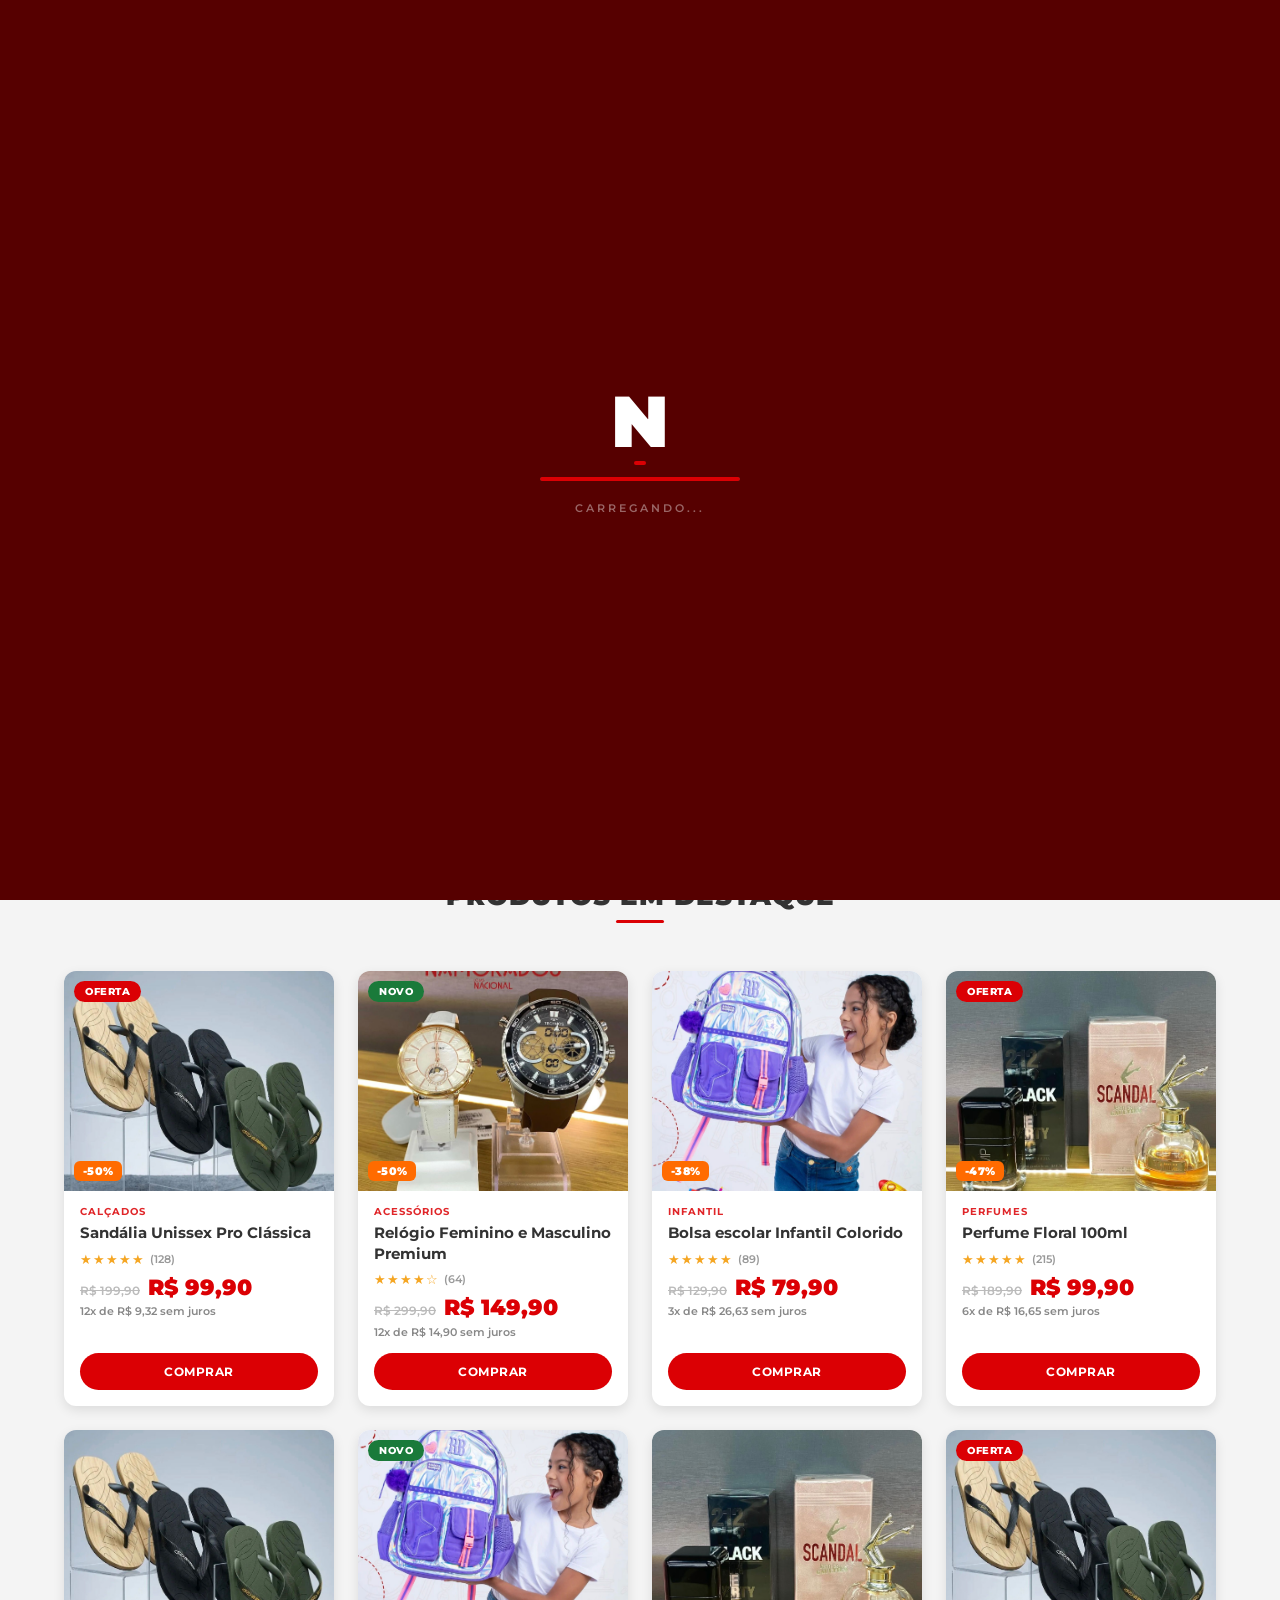
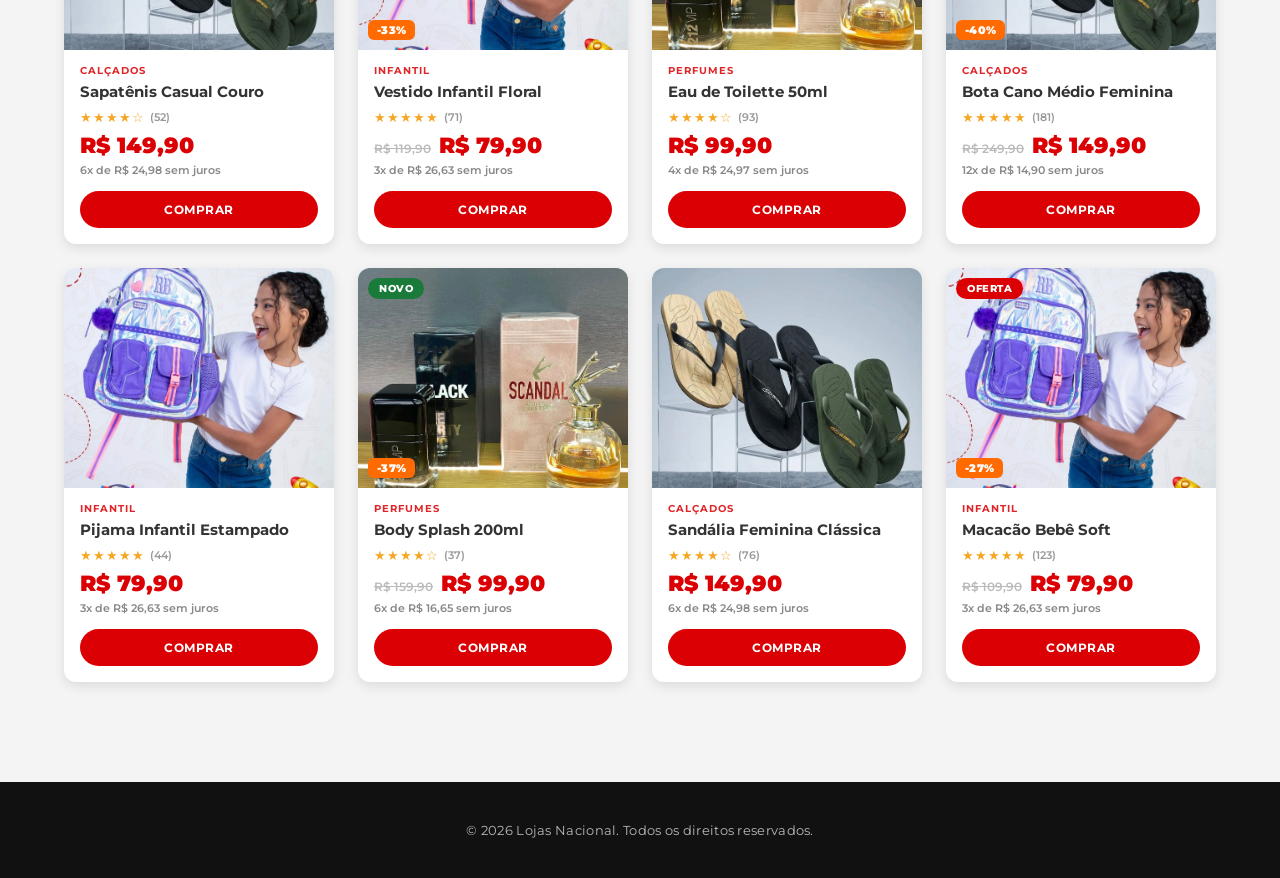
==== commit c982b36b: "Atualização Page Produtos" ====
--- a/index.html
+++ b/index.html
@@ -130,143 +130,283 @@
   </section>
 
   <!-- PRODUTOS -->
+  <section class="produtos-secao">
+    <h2 class="titulo-secao" data-i18n="prodDestaque">Produtos em Destaque</h2>
+  </section>
+
   <main class="products">
 
-    <div class="product-card">
-      <div class="product-img-wrap">
-        <img src="assets/images/FotoCalcado.jpeg" alt="Produto 1">
+    <!-- Card 1 -->
+    <div class="product-card">
+      <div class="product-img-wrap">
+        <img src="assets/images/FotoCalcado.jpeg" alt="Sandália Unissex Pro Clássica">
         <span class="product-tag" data-i18n="oferta">Oferta</span>
-      </div>
-      <div class="product-info">
-        <h3>Produto 1</h3>
-        <p>R$ 99,90</p>
-        <button onclick="addToCart(this)" data-i18n="comprar">Comprar</button>
-      </div>
-    </div>
-
-    <div class="product-card">
-      <div class="product-img-wrap">
-        <img src="assets/images/FotoAcessorio.jpeg" alt="Produto 2">
+        <span class="product-discount">-50%</span>
+        <button class="product-wishlist" onclick="toggleWishlist(this)" title="Favoritar">♡</button>
+      </div>
+      <div class="product-info">
+        <span class="product-category" data-i18n="calcados">Calçados</span>
+        <h3>Sandália Unissex Pro Clássica</h3>
+        <div class="product-rating">
+          <span class="stars">★★★★★</span>
+          <span class="rating-count">(128)</span>
+        </div>
+        <div class="product-prices">
+          <span class="price-old">R$ 199,90</span>
+          <span class="price-new">R$ 99,90</span>
+        </div>
+        <span class="price-installment">12x de R$ 9,32 sem juros</span>
+        <button onclick="addToCart(this)" data-i18n="comprar">Comprar</button>
+      </div>
+    </div>
+
+    <!-- Card 2 -->
+    <div class="product-card">
+      <div class="product-img-wrap">
+        <img src="assets/images/FotoAcessorio.jpeg" alt="Relógio Feminino e Masculino Premium">
         <span class="product-tag tag-new" data-i18n="novo">Novo</span>
-      </div>
-      <div class="product-info">
-        <h3>Produto 2</h3>
-        <p>R$ 149,90</p>
-        <button onclick="addToCart(this)" data-i18n="comprar">Comprar</button>
-      </div>
-    </div>
-
-    <div class="product-card">
-      <div class="product-img-wrap">
-        <img src="assets/images/FotoInfantil.jpeg" alt="Produto 3">
-      </div>
-      <div class="product-info">
-        <h3>Produto 3</h3>
-        <p>R$ 79,90</p>
-        <button onclick="addToCart(this)" data-i18n="comprar">Comprar</button>
-      </div>
-    </div>
-
-    <div class="product-card">
-      <div class="product-img-wrap">
-        <img src="assets/images/FotoPerfume.jpeg" alt="Produto 4">
+        <span class="product-discount">-50%</span>
+        <button class="product-wishlist" onclick="toggleWishlist(this)" title="Favoritar">♡</button>
+      </div>
+      <div class="product-info">
+        <span class="product-category" data-i18n="acessorios">Acessórios</span>
+        <h3>Relógio Feminino e Masculino Premium</h3>
+        <div class="product-rating">
+          <span class="stars">★★★★☆</span>
+          <span class="rating-count">(64)</span>
+        </div>
+        <div class="product-prices">
+          <span class="price-old">R$ 299,90</span>
+          <span class="price-new">R$ 149,90</span>
+        </div>
+        <span class="price-installment">12x de R$ 14,90 sem juros</span>
+        <button onclick="addToCart(this)" data-i18n="comprar">Comprar</button>
+      </div>
+    </div>
+
+    <!-- Card 3 -->
+    <div class="product-card">
+      <div class="product-img-wrap">
+        <img src="assets/images/FotoInfantil.jpeg" alt="Bolsa escolar Infantil Colorido">
+        <span class="product-discount">-38%</span>
+        <button class="product-wishlist" onclick="toggleWishlist(this)" title="Favoritar">♡</button>
+      </div>
+      <div class="product-info">
+        <span class="product-category" data-i18n="infantil">Infantil</span>
+        <h3>Bolsa escolar Infantil Colorido</h3>
+        <div class="product-rating">
+          <span class="stars">★★★★★</span>
+          <span class="rating-count">(89)</span>
+        </div>
+        <div class="product-prices">
+          <span class="price-old">R$ 129,90</span>
+          <span class="price-new">R$ 79,90</span>
+        </div>
+        <span class="price-installment">3x de R$ 26,63 sem juros</span>
+        <button onclick="addToCart(this)" data-i18n="comprar">Comprar</button>
+      </div>
+    </div>
+
+    <!-- Card 4 -->
+    <div class="product-card">
+      <div class="product-img-wrap">
+        <img src="assets/images/FotoPerfume.jpeg" alt="Perfume Floral 100ml">
         <span class="product-tag" data-i18n="oferta">Oferta</span>
-      </div>
-      <div class="product-info">
-        <h3>Produto 4</h3>
-        <p>R$ 99,90</p>
-        <button onclick="addToCart(this)" data-i18n="comprar">Comprar</button>
-      </div>
-    </div>
-
-    <div class="product-card">
-      <div class="product-img-wrap">
-        <img src="assets/images/FotoCalcado.jpeg" alt="Produto 5">
-      </div>
-      <div class="product-info">
-        <h3>Produto 5</h3>
-        <p>R$ 149,90</p>
-        <button onclick="addToCart(this)" data-i18n="comprar">Comprar</button>
-      </div>
-    </div>
-
-    <div class="product-card">
-      <div class="product-img-wrap">
-        <img src="assets/images/FotoInfantil.jpeg" alt="Produto 6">
+        <span class="product-discount">-47%</span>
+        <button class="product-wishlist" onclick="toggleWishlist(this)" title="Favoritar">♡</button>
+      </div>
+      <div class="product-info">
+        <span class="product-category" data-i18n="perfumes">Perfumes</span>
+        <h3>Perfume Floral 100ml</h3>
+        <div class="product-rating">
+          <span class="stars">★★★★★</span>
+          <span class="rating-count">(215)</span>
+        </div>
+        <div class="product-prices">
+          <span class="price-old">R$ 189,90</span>
+          <span class="price-new">R$ 99,90</span>
+        </div>
+        <span class="price-installment">6x de R$ 16,65 sem juros</span>
+        <button onclick="addToCart(this)" data-i18n="comprar">Comprar</button>
+      </div>
+    </div>
+
+    <!-- Card 5 -->
+    <div class="product-card">
+      <div class="product-img-wrap">
+        <img src="assets/images/FotoCalcado.jpeg" alt="Sapatênis Casual Couro">
+        <button class="product-wishlist" onclick="toggleWishlist(this)" title="Favoritar">♡</button>
+      </div>
+      <div class="product-info">
+        <span class="product-category" data-i18n="calcados">Calçados</span>
+        <h3>Sapatênis Casual Couro</h3>
+        <div class="product-rating">
+          <span class="stars">★★★★☆</span>
+          <span class="rating-count">(52)</span>
+        </div>
+        <div class="product-prices">
+          <span class="price-new">R$ 149,90</span>
+        </div>
+        <span class="price-installment">6x de R$ 24,98 sem juros</span>
+        <button onclick="addToCart(this)" data-i18n="comprar">Comprar</button>
+      </div>
+    </div>
+
+    <!-- Card 6 -->
+    <div class="product-card">
+      <div class="product-img-wrap">
+        <img src="assets/images/FotoInfantil.jpeg" alt="Vestido Infantil Floral">
         <span class="product-tag tag-new" data-i18n="novo">Novo</span>
-      </div>
-      <div class="product-info">
-        <h3>Produto 6</h3>
-        <p>R$ 79,90</p>
-        <button onclick="addToCart(this)" data-i18n="comprar">Comprar</button>
-      </div>
-    </div>
-
-    <div class="product-card">
-      <div class="product-img-wrap">
-        <img src="assets/images/FotoPerfume.jpeg" alt="Produto 7">
-      </div>
-      <div class="product-info">
-        <h3>Produto 7</h3>
-        <p>R$ 99,90</p>
-        <button onclick="addToCart(this)" data-i18n="comprar">Comprar</button>
-      </div>
-    </div>
-
-    <div class="product-card">
-      <div class="product-img-wrap">
-        <img src="assets/images/FotoCalcado.jpeg" alt="Produto 8">
+        <span class="product-discount">-33%</span>
+        <button class="product-wishlist" onclick="toggleWishlist(this)" title="Favoritar">♡</button>
+      </div>
+      <div class="product-info">
+        <span class="product-category" data-i18n="infantil">Infantil</span>
+        <h3>Vestido Infantil Floral</h3>
+        <div class="product-rating">
+          <span class="stars">★★★★★</span>
+          <span class="rating-count">(71)</span>
+        </div>
+        <div class="product-prices">
+          <span class="price-old">R$ 119,90</span>
+          <span class="price-new">R$ 79,90</span>
+        </div>
+        <span class="price-installment">3x de R$ 26,63 sem juros</span>
+        <button onclick="addToCart(this)" data-i18n="comprar">Comprar</button>
+      </div>
+    </div>
+
+    <!-- Card 7 -->
+    <div class="product-card">
+      <div class="product-img-wrap">
+        <img src="assets/images/FotoPerfume.jpeg" alt="Eau de Toilette 50ml">
+        <button class="product-wishlist" onclick="toggleWishlist(this)" title="Favoritar">♡</button>
+      </div>
+      <div class="product-info">
+        <span class="product-category" data-i18n="perfumes">Perfumes</span>
+        <h3>Eau de Toilette 50ml</h3>
+        <div class="product-rating">
+          <span class="stars">★★★★☆</span>
+          <span class="rating-count">(93)</span>
+        </div>
+        <div class="product-prices">
+          <span class="price-new">R$ 99,90</span>
+        </div>
+        <span class="price-installment">4x de R$ 24,97 sem juros</span>
+        <button onclick="addToCart(this)" data-i18n="comprar">Comprar</button>
+      </div>
+    </div>
+
+    <!-- Card 8 -->
+    <div class="product-card">
+      <div class="product-img-wrap">
+        <img src="assets/images/FotoCalcado.jpeg" alt="Bota Cano Médio Feminina">
         <span class="product-tag" data-i18n="oferta">Oferta</span>
-      </div>
-      <div class="product-info">
-        <h3>Produto 8</h3>
-        <p>R$ 149,90</p>
-        <button onclick="addToCart(this)" data-i18n="comprar">Comprar</button>
-      </div>
-    </div>
-
-    <div class="product-card">
-      <div class="product-img-wrap">
-        <img src="assets/images/FotoInfantil.jpeg" alt="Produto 9">
-      </div>
-      <div class="product-info">
-        <h3>Produto 9</h3>
-        <p>R$ 79,90</p>
-        <button onclick="addToCart(this)" data-i18n="comprar">Comprar</button>
-      </div>
-    </div>
-
-    <div class="product-card">
-      <div class="product-img-wrap">
-        <img src="assets/images/FotoPerfume.jpeg" alt="Produto 10">
+        <span class="product-discount">-40%</span>
+        <button class="product-wishlist" onclick="toggleWishlist(this)" title="Favoritar">♡</button>
+      </div>
+      <div class="product-info">
+        <span class="product-category" data-i18n="calcados">Calçados</span>
+        <h3>Bota Cano Médio Feminina</h3>
+        <div class="product-rating">
+          <span class="stars">★★★★★</span>
+          <span class="rating-count">(181)</span>
+        </div>
+        <div class="product-prices">
+          <span class="price-old">R$ 249,90</span>
+          <span class="price-new">R$ 149,90</span>
+        </div>
+        <span class="price-installment">12x de R$ 14,90 sem juros</span>
+        <button onclick="addToCart(this)" data-i18n="comprar">Comprar</button>
+      </div>
+    </div>
+
+    <!-- Card 9 -->
+    <div class="product-card">
+      <div class="product-img-wrap">
+        <img src="assets/images/FotoInfantil.jpeg" alt="Pijama Infantil Estampado">
+        <button class="product-wishlist" onclick="toggleWishlist(this)" title="Favoritar">♡</button>
+      </div>
+      <div class="product-info">
+        <span class="product-category" data-i18n="infantil">Infantil</span>
+        <h3>Pijama Infantil Estampado</h3>
+        <div class="product-rating">
+          <span class="stars">★★★★★</span>
+          <span class="rating-count">(44)</span>
+        </div>
+        <div class="product-prices">
+          <span class="price-new">R$ 79,90</span>
+        </div>
+        <span class="price-installment">3x de R$ 26,63 sem juros</span>
+        <button onclick="addToCart(this)" data-i18n="comprar">Comprar</button>
+      </div>
+    </div>
+
+    <!-- Card 10 -->
+    <div class="product-card">
+      <div class="product-img-wrap">
+        <img src="assets/images/FotoPerfume.jpeg" alt="Body Splash 200ml">
         <span class="product-tag tag-new" data-i18n="novo">Novo</span>
-      </div>
-      <div class="product-info">
-        <h3>Produto 10</h3>
-        <p>R$ 99,90</p>
-        <button onclick="addToCart(this)" data-i18n="comprar">Comprar</button>
-      </div>
-    </div>
-
-    <div class="product-card">
-      <div class="product-img-wrap">
-        <img src="assets/images/FotoCalcado.jpeg" alt="Produto 11">
-      </div>
-      <div class="product-info">
-        <h3>Produto 11</h3>
-        <p>R$ 149,90</p>
-        <button onclick="addToCart(this)" data-i18n="comprar">Comprar</button>
-      </div>
-    </div>
-
-    <div class="product-card">
-      <div class="product-img-wrap">
-        <img src="assets/images/FotoInfantil.jpeg" alt="Produto 12">
+        <span class="product-discount">-37%</span>
+        <button class="product-wishlist" onclick="toggleWishlist(this)" title="Favoritar">♡</button>
+      </div>
+      <div class="product-info">
+        <span class="product-category" data-i18n="perfumes">Perfumes</span>
+        <h3>Body Splash 200ml</h3>
+        <div class="product-rating">
+          <span class="stars">★★★★☆</span>
+          <span class="rating-count">(37)</span>
+        </div>
+        <div class="product-prices">
+          <span class="price-old">R$ 159,90</span>
+          <span class="price-new">R$ 99,90</span>
+        </div>
+        <span class="price-installment">6x de R$ 16,65 sem juros</span>
+        <button onclick="addToCart(this)" data-i18n="comprar">Comprar</button>
+      </div>
+    </div>
+
+    <!-- Card 11 -->
+    <div class="product-card">
+      <div class="product-img-wrap">
+        <img src="assets/images/FotoCalcado.jpeg" alt="Sandália Feminina Clássica">
+        <button class="product-wishlist" onclick="toggleWishlist(this)" title="Favoritar">♡</button>
+      </div>
+      <div class="product-info">
+        <span class="product-category" data-i18n="calcados">Calçados</span>
+        <h3>Sandália Feminina Clássica</h3>
+        <div class="product-rating">
+          <span class="stars">★★★★☆</span>
+          <span class="rating-count">(76)</span>
+        </div>
+        <div class="product-prices">
+          <span class="price-new">R$ 149,90</span>
+        </div>
+        <span class="price-installment">6x de R$ 24,98 sem juros</span>
+        <button onclick="addToCart(this)" data-i18n="comprar">Comprar</button>
+      </div>
+    </div>
+
+    <!-- Card 12 -->
+    <div class="product-card">
+      <div class="product-img-wrap">
+        <img src="assets/images/FotoInfantil.jpeg" alt="Macacão Bebê Soft">
         <span class="product-tag" data-i18n="oferta">Oferta</span>
-      </div>
-      <div class="product-info">
-        <h3>Produto 12</h3>
-        <p>R$ 79,90</p>
+        <span class="product-discount">-27%</span>
+        <button class="product-wishlist" onclick="toggleWishlist(this)" title="Favoritar">♡</button>
+      </div>
+      <div class="product-info">
+        <span class="product-category" data-i18n="infantil">Infantil</span>
+        <h3>Macacão Bebê Soft</h3>
+        <div class="product-rating">
+          <span class="stars">★★★★★</span>
+          <span class="rating-count">(123)</span>
+        </div>
+        <div class="product-prices">
+          <span class="price-old">R$ 109,90</span>
+          <span class="price-new">R$ 79,90</span>
+        </div>
+        <span class="price-installment">3x de R$ 26,63 sem juros</span>
         <button onclick="addToCart(this)" data-i18n="comprar">Comprar</button>
       </div>
     </div>
--- a/assets/css/style.css
+++ b/assets/css/style.css
@@ -652,35 +652,65 @@
 /* ==============================
    PRODUTOS
    ============================== */
+
+/* Título da seção de produtos */
+.produtos-secao {
+  display: flex;
+  justify-content: center;
+  padding-top: 16px;
+  padding-bottom: 8px;
+}
+
 .products {
   display: grid;
-  grid-template-columns: repeat(auto-fill, minmax(230px, 1fr));
+  grid-template-columns: repeat(auto-fill, minmax(240px, 1fr));
   gap: 24px;
-  padding: 16px 0 50px;
+  padding: 8px 0 50px;
   max-width: 100%;
   margin: 0 auto;
 }
 
-/* Wrapper de imagem com badge */
+/* --- CARD --- */
+.product-card {
+  background: var(--secondary);
+  color: var(--text-dark);
+  border-radius: var(--radius);
+  box-shadow: var(--shadow);
+  overflow: hidden;
+  transition: transform 0.3s ease, box-shadow 0.3s ease;
+  display: flex;
+  flex-direction: column;
+}
+
+.product-card:hover {
+  transform: translateY(-6px);
+  box-shadow: var(--shadow-hover);
+}
+
+/* --- IMAGEM --- */
 .product-img-wrap {
   position: relative;
   overflow: hidden;
+  background: #f5f5f5;
+}
+
+[data-theme="dark"] .product-img-wrap {
+  background: #2a2a2a;
 }
 
 .product-img-wrap img {
   width: 100%;
-  height: 200px;
-  object-fit: contain;
-  transition: transform 0.4s ease;
-  background: #fafafa;
-  padding: 10px;
+  height: 220px;
+  object-fit: cover;
+  display: block;
+  transition: transform 0.45s ease;
 }
 
 .product-card:hover .product-img-wrap img {
-  transform: scale(1.06);
-}
-
-/* Badge de tag */
+  transform: scale(1.07);
+}
+
+/* --- BADGE OFERTA/NOVO --- */
 .product-tag {
   position: absolute;
   top: 10px;
@@ -690,40 +720,169 @@
   font-size: 10px;
   font-weight: 800;
   text-transform: uppercase;
-  padding: 3px 10px;
+  padding: 4px 11px;
   border-radius: 99px;
   letter-spacing: 0.5px;
+  z-index: 2;
 }
 
 .tag-new {
   background: #1a7a3a;
 }
 
-/* Info do produto */
+/* --- BADGE DESCONTO % --- */
+.product-discount {
+  position: absolute;
+  bottom: 10px;
+  left: 10px;
+  background: #ff6b00;
+  color: white;
+  font-size: 11px;
+  font-weight: 900;
+  padding: 3px 9px;
+  border-radius: 6px;
+  z-index: 2;
+  letter-spacing: 0.3px;
+}
+
+/* --- BOTÃO FAVORITAR --- */
+.product-wishlist {
+  position: absolute;
+  top: 10px;
+  right: 10px;
+  background: white;
+  border: none;
+  width: 34px;
+  height: 34px;
+  border-radius: 50%;
+  font-size: 16px;
+  line-height: 1;
+  cursor: pointer;
+  display: flex;
+  align-items: center;
+  justify-content: center;
+  box-shadow: 0 2px 8px rgba(0, 0, 0, 0.18);
+  transition: all 0.25s ease;
+  color: #ccc;
+  z-index: 2;
+  opacity: 0;
+  transform: scale(0.85);
+}
+
+.product-card:hover .product-wishlist {
+  opacity: 1;
+  transform: scale(1);
+}
+
+.product-wishlist:hover {
+  color: var(--primary);
+  transform: scale(1.15) !important;
+}
+
+.product-wishlist.active {
+  color: var(--primary);
+  opacity: 1;
+  transform: scale(1);
+}
+
+/* --- INFO ÁREA --- */
 .product-info {
-  padding: 16px;
-  text-align: center;
+  padding: 14px 16px 16px;
+  display: flex;
+  flex-direction: column;
+  flex: 1;
+  text-align: left;
+}
+
+/* Label de categoria */
+.product-category {
+  font-size: 10px;
+  font-weight: 700;
+  text-transform: uppercase;
+  color: var(--primary);
+  letter-spacing: 1px;
+  margin-bottom: 5px;
+  opacity: 0.85;
 }
 
 .product-info h3 {
-  font-size: 1rem;
+  font-size: 0.95rem;
   font-weight: 700;
-  margin-bottom: 8px;
+  margin-bottom: 7px;
   color: var(--text-dark);
-}
-
-.product-info p {
+  line-height: 1.35;
+}
+
+/* --- AVALIAÇÃO --- */
+.product-rating {
+  display: flex;
+  align-items: center;
+  gap: 5px;
+  margin-bottom: 10px;
+}
+
+.stars {
+  color: #f5a623;
+  font-size: 13px;
+  letter-spacing: 1px;
+}
+
+.rating-count {
+  font-size: 11px;
+  color: #999;
+  font-weight: 600;
+}
+
+[data-theme="dark"] .rating-count {
+  color: #777;
+}
+
+/* --- PREÇOS --- */
+.product-prices {
+  display: flex;
+  align-items: baseline;
+  gap: 8px;
+  margin-bottom: 4px;
+  flex-wrap: wrap;
+}
+
+.price-old {
+  font-size: 12px;
+  color: #bbb;
+  text-decoration: line-through;
+  font-weight: 600;
+}
+
+[data-theme="dark"] .price-old {
+  color: #666;
+}
+
+.price-new {
   color: var(--primary);
   font-weight: 900;
-  font-size: 1.3rem;
+  font-size: 1.35rem;
+  line-height: 1;
+}
+
+.price-installment {
+  font-size: 11px;
+  color: #888;
+  font-weight: 600;
   margin-bottom: 14px;
-}
-
+  display: block;
+  margin-top: 2px;
+}
+
+[data-theme="dark"] .price-installment {
+  color: #777;
+}
+
+/* --- BOTÃO COMPRAR --- */
 .product-info button {
   background: var(--primary);
   color: white;
   border: none;
-  padding: 11px 28px;
+  padding: 11px 20px;
   border-radius: 99px;
   font-weight: 700;
   font-family: 'Montserrat', sans-serif;
@@ -733,30 +892,19 @@
   width: 100%;
   transition: 0.3s;
   letter-spacing: 0.5px;
+  margin-top: auto;
 }
 
 .product-info button:hover {
   background: var(--primary-main);
-  transform: translateY(-1px);
+  transform: translateY(-2px);
+  box-shadow: 0 5px 16px rgba(219, 0, 4, 0.32);
 }
 
 .product-info button.btn-added {
   background: #1a7a3a;
   transform: none;
-}
-
-.product-card {
-  background: var(--secondary);
-  color: var(--text-dark);
-  border-radius: var(--radius);
-  box-shadow: var(--shadow);
-  overflow: hidden;
-  transition: transform 0.3s ease, box-shadow 0.3s ease;
-}
-
-.product-card:hover {
-  transform: translateY(-6px);
-  box-shadow: var(--shadow-hover);
+  box-shadow: none;
 }
 
 /* ==============================
@@ -846,59 +994,166 @@
 /* ==============================
    RESPONSIVIDADE
    ============================== */
+
+/* --- DESKTOP MÉDIO (≤1200px) --- */
+@media (max-width: 1200px) {
+  .products {
+    grid-template-columns: repeat(auto-fill, minmax(210px, 1fr));
+  }
+}
+
+/* --- TABLET LARGO (≤1024px) --- */
+@media (max-width: 1024px) {
+  .bannerConteudo h2 { font-size: 2.2rem; }
+  .products { grid-template-columns: repeat(auto-fill, minmax(195px, 1fr)); }
+}
+
+/* --- TABLET / BANNER (≤900px) --- */
 @media (max-width: 900px) {
   .banner {
     grid-template-columns: 1fr;
     grid-template-rows: auto;
   }
-  .bannerDestaque {
-    grid-row: auto;
-    height: 300px;
+  .bannerDestaque { grid-row: auto; height: 280px; }
+  .bannerConteudo h2 { font-size: 1.9rem; }
+  .bannerMenor { height: 150px; }
+}
+
+/* --- TABLET PORTRAIT (≤768px) --- */
+@media (max-width: 768px) {
+  /* header-height = topo(28px) + padding(10)+logo(46px)+gap(10)+search(45px)+padding(10) = 149px */
+  :root { --header-height: 150px; }
+
+  /* Topo: compacto mas VISÍVEL — não esconde login/cadastro/tema */
+  .headerTopo {
+    height: 28px;
+    padding: 0 4%;
+    gap: 10px;
+    font-size: 10px;
   }
-  .bannerConteudo h2 { font-size: 1.8rem; }
-  .bannerMenor { height: 140px; }
-}
-
-@media (max-width: 768px) {
-  :root { --header-height: 100px; }
-  .headerTopo { display: none; }
+  .linksHeaderTopo { gap: 10px; }
+  .linksHeaderTopo a { font-size: 10px; }
+  .lang-tag { font-size: 10px; }
 
   .headerMain {
     flex-wrap: wrap;
     height: auto;
-    padding: 12px 5%;
-    gap: 12px;
+    padding: 10px 4%;
+    gap: 10px;
   }
-
+  .logo-wrap { order: 1; }
+  .logo { height: 46px; }
+  .nav { order: 2; gap: 3px; }
+  .nav a { font-size: 11px; padding: 6px 8px; }
   .search-bar {
     order: 3;
     width: 100%;
     max-width: 100%;
     margin: 0;
+    flex: none;
   }
-
-  .logo { height: 46px; order: 1; }
-  .nav { order: 2; gap: 4px; }
-  .nav a { font-size: 11px; padding: 6px 9px; }
-}
-
+}
+
+/* --- CELULAR GRANDE (≤600px) --- */
 @media (max-width: 600px) {
+  /* Categorias: flex-wrap = todas visíveis, sem scroll horizontal oculto */
   .categorias-grid {
-    justify-content: flex-start;
-    overflow-x: auto;
-    flex-wrap: nowrap;
-    padding-bottom: 8px;
-    -webkit-overflow-scrolling: touch;
+    justify-content: center;
+    flex-wrap: wrap;
+    overflow-x: visible;
+    gap: 16px;
+    padding-bottom: 0;
   }
-  .categoria-item { flex: 0 0 auto; }
+  .categoria-item { flex: 0 0 auto; width: 78px; }
+  .categoria-item .circulo { width: 72px; height: 72px; }
+  .categoria-item span { font-size: 11px; }
 
   .products {
-    grid-template-columns: repeat(auto-fill, minmax(155px, 1fr));
+    grid-template-columns: repeat(auto-fill, minmax(160px, 1fr));
     gap: 14px;
   }
-
-  .product-img-wrap img { height: 150px; }
-  .product-info h3 { font-size: 0.9rem; }
-  .product-info p { font-size: 1.1rem; }
+  .product-img-wrap img { height: 170px; }
+  .product-info h3 { font-size: 0.88rem; }
+  .price-new { font-size: 1.15rem; }
   .product-info { padding: 12px; }
+  .product-wishlist { opacity: 1; transform: scale(1); }
+}
+
+/* --- CELULAR (≤480px) --- */
+@media (max-width: 480px) {
+  /* header-height = topo(26px) + padding(8)+logo(40px)+gap(8)+search(45px)+padding(8) = 135px */
+  :root { --header-height: 136px; }
+
+  .headerTopo { height: 26px; padding: 0 3%; gap: 8px; }
+  .linksHeaderTopo { gap: 7px; }
+  .linksHeaderTopo a { font-size: 9.5px; }
+  .link-cadastro { padding: 3px 10px; font-size: 9px !important; }
+  .lang-tag { font-size: 9.5px; }
+  .theme-btn { width: 22px; height: 22px; font-size: 11px; }
+
+  .headerMain { padding: 8px 3%; gap: 8px; }
+  .logo { height: 40px; }
+  .nav a { font-size: 10.5px; padding: 5px 7px; }
+  .cart-link { padding: 6px 12px !important; gap: 4px !important; }
+
+  .bannerDestaque { height: 220px; }
+  .bannerConteudo h2 { font-size: 1.5rem; }
+  .bannerConteudo button { padding: 11px 28px; font-size: 13px; }
+  .bannerMenor { height: 120px; }
+  .bannerMenor h1 { font-size: 1.25rem; }
+
+  .categorias-grid { gap: 12px; }
+  .categoria-item { width: 72px; }
+  .categoria-item .circulo { width: 66px; height: 66px; }
+
+  .products { grid-template-columns: repeat(2, 1fr); gap: 12px; }
+  .product-img-wrap img { height: 140px; }
+  .price-new { font-size: 1.1rem; }
+  .price-installment { font-size: 10px; }
+  .product-info button { padding: 10px 14px; font-size: 11px; }
+
+  /* Toast: sem nowrap para não vazar na tela */
+  .toast {
+    white-space: normal;
+    text-align: center;
+    max-width: calc(100% - 32px);
+    padding: 12px 20px;
+    font-size: 12px;
+  }
+}
+
+/* --- CELULAR PEQUENO (≤360px) --- */
+@media (max-width: 360px) {
+  /* header com 3 linhas: logo | nav | search */
+  :root { --header-height: 160px; }
+
+  .headerTopo { height: 24px; gap: 6px; }
+  .linksHeaderTopo { gap: 5px; }
+  .linksHeaderTopo a { font-size: 9px; }
+  .link-cadastro { padding: 2px 8px; font-size: 8.5px !important; }
+
+  .headerMain { padding: 8px 3%; gap: 6px; }
+  .logo { height: 36px; }
+  .nav { gap: 2px; }
+  .nav a { font-size: 10px; padding: 5px 6px; }
+  .cart-link { padding: 5px 9px !important; }
+
+  .bannerDestaque { height: 190px; }
+  .bannerConteudo h2 { font-size: 1.3rem; }
+  .bannerMenor { height: 100px; }
+  .bannerMenor h1 { font-size: 1.1rem; }
+
+  .categorias-grid { gap: 10px; }
+  .categoria-item { width: 66px; }
+  .categoria-item .circulo { width: 60px; height: 60px; }
+
+  .products { grid-template-columns: repeat(2, 1fr); gap: 10px; }
+  .product-img-wrap img { height: 120px; }
+  .product-info h3 { font-size: 0.82rem; }
+  .price-new { font-size: 1rem; }
+  .price-old { font-size: 11px; }
+  .price-installment { font-size: 10px; margin-bottom: 10px; }
+  .stars { font-size: 11px; }
+  .product-info { padding: 10px; }
+  .product-info button { padding: 9px 12px; font-size: 10.5px; }
 }
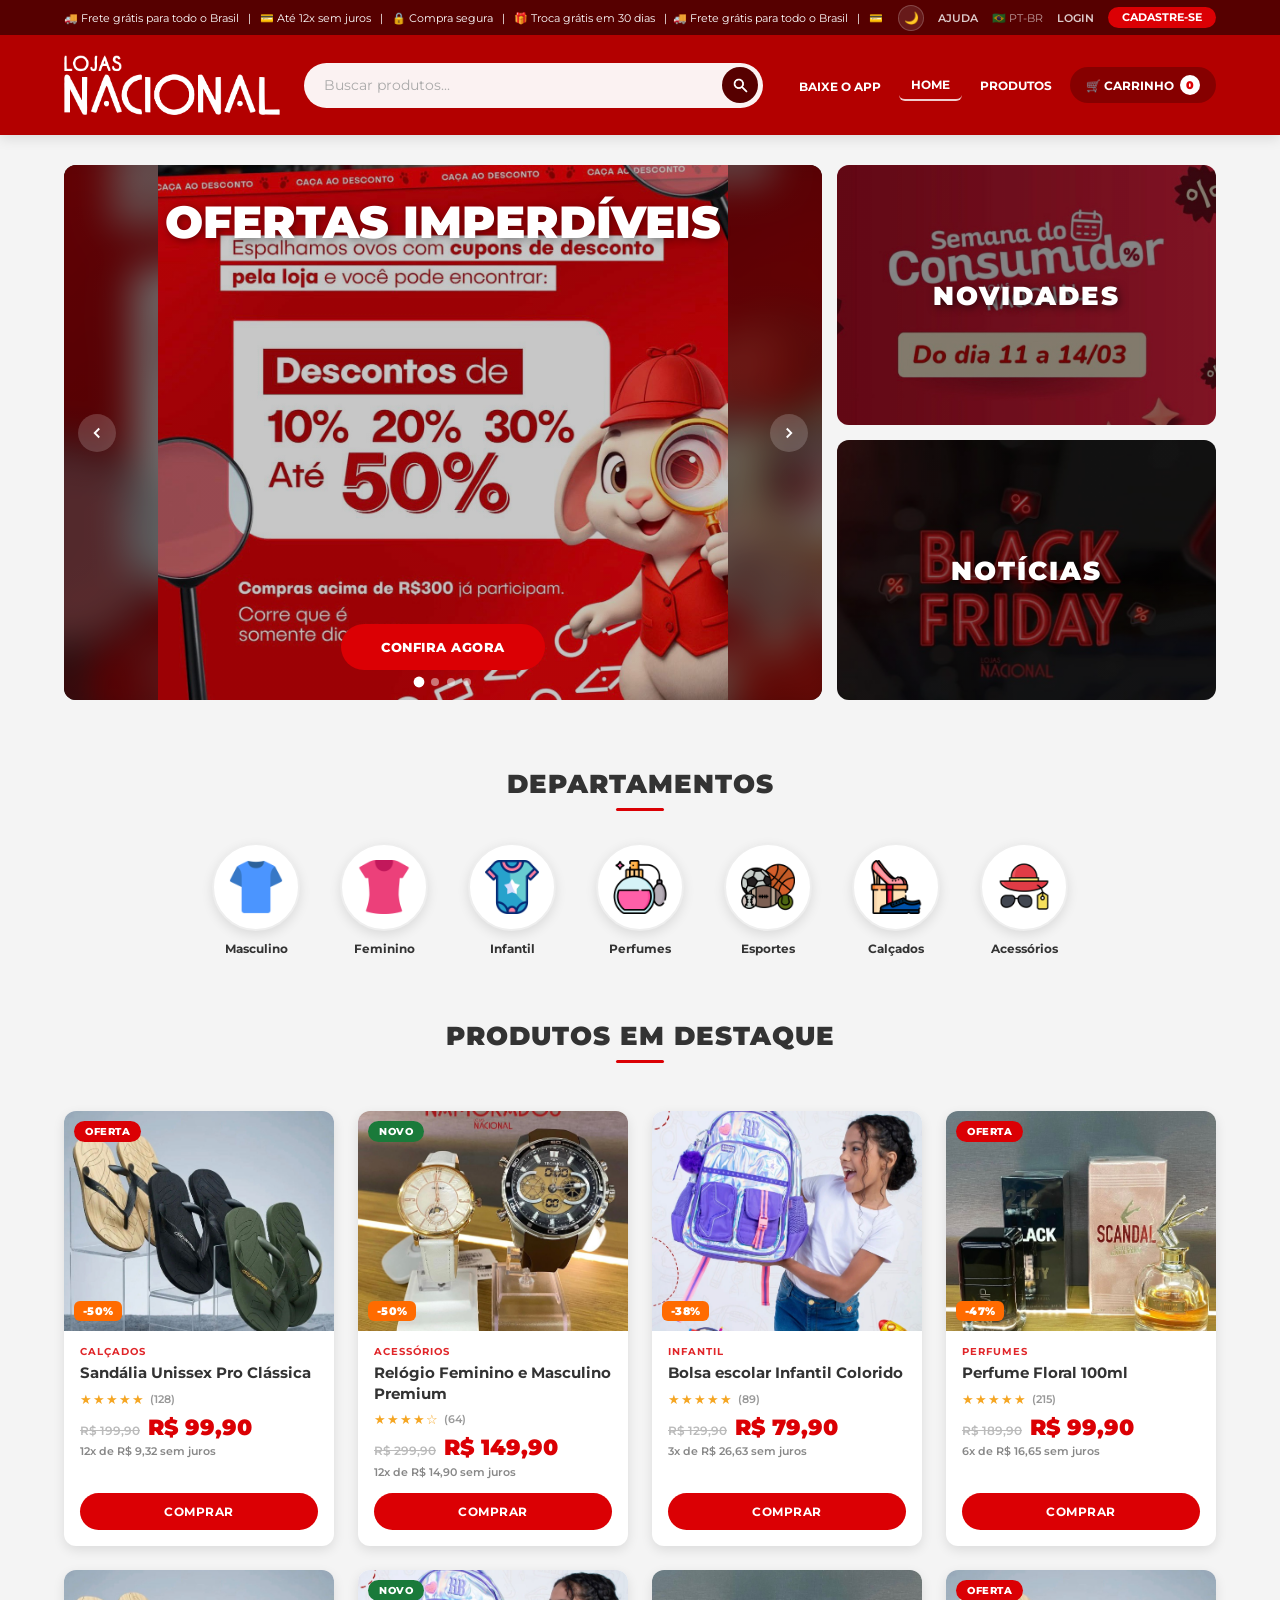
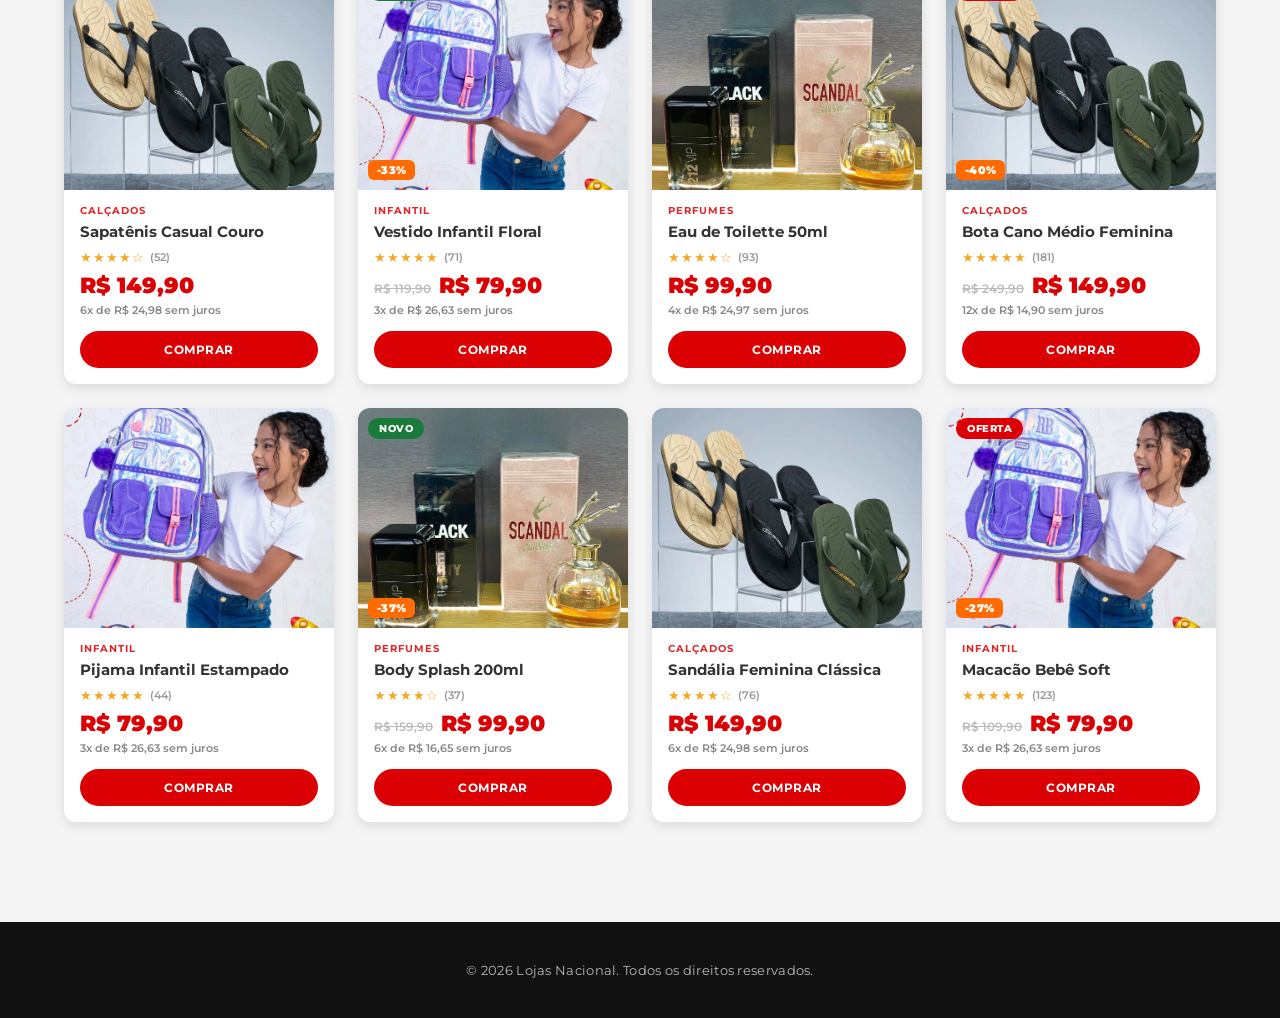
==== commit dec29188: "Atualização Carrinho" ====
--- a/index.html
+++ b/index.html
@@ -77,11 +77,50 @@
 
   <!-- BANNER -->
   <section class="banner">
-    <div class="bannerDestaque">
+    <div class="bannerDestaque" id="bannerSlider">
+
+      <!-- Slides -->
+      <div class="slider-slides" id="sliderTrack">
+        <div class="slider-slide">
+          <div class="slide-bg" style="background-image:url('assets/images/FotoDestaquePrincipal.jpeg')"></div>
+          <img src="assets/images/FotoDestaquePrincipal.jpeg" alt="Ofertas Imperdíveis">
+        </div>
+        <div class="slider-slide">
+          <div class="slide-bg" style="background-image:url('assets/images/FotoDestaquePrincipal 2.jpeg')"></div>
+          <img src="assets/images/FotoDestaquePrincipal 2.jpeg" alt="Ofertas Imperdíveis">
+        </div>
+        <div class="slider-slide">
+          <div class="slide-bg" style="background-image:url('assets/images/FotoDestaquePrincipal 3.jpeg')"></div>
+          <img src="assets/images/FotoDestaquePrincipal 3.jpeg" alt="Ofertas Imperdíveis">
+        </div>
+        <div class="slider-slide">
+          <div class="slide-bg" style="background-image:url('assets/images/FotoDestaquePrincipal 4 (1).jpeg')"></div>
+          <img src="assets/images/FotoDestaquePrincipal 4 (1).jpeg" alt="Ofertas Imperdíveis">
+        </div>
+      </div>
+
+      <!-- Conteúdo -->
       <div class="bannerConteudo">
         <h2 data-i18n="ofertasTitle">Ofertas Imperdíveis</h2>
         <button data-i18n="confiraBtn">Confira Agora</button>
       </div>
+
+      <!-- Setas -->
+      <button class="slider-arrow prev" id="sliderPrev" aria-label="Anterior">
+        <svg width="18" height="18" fill="none" stroke="currentColor" stroke-width="2.5" viewBox="0 0 24 24"><polyline points="15 18 9 12 15 6"/></svg>
+      </button>
+      <button class="slider-arrow next" id="sliderNext" aria-label="Próximo">
+        <svg width="18" height="18" fill="none" stroke="currentColor" stroke-width="2.5" viewBox="0 0 24 24"><polyline points="9 6 15 12 9 18"/></svg>
+      </button>
+
+      <!-- Bolinhas -->
+      <div class="slider-dots" id="sliderDots">
+        <button class="slider-dot active" data-index="0"></button>
+        <button class="slider-dot" data-index="1"></button>
+        <button class="slider-dot" data-index="2"></button>
+        <button class="slider-dot" data-index="3"></button>
+      </div>
+
     </div>
 
     <div class="bannerMenor destaque1">
@@ -426,6 +465,57 @@
 <!-- VOLTAR AO TOPO -->
 <button class="back-to-top" id="backToTop">↑</button>
 
+<script src="assets/js/cart.js"></script>
 <script src="assets/js/main.js"></script>
+
+<script>
+  (function() {
+    const track  = document.getElementById('sliderTrack');
+    const dots   = document.querySelectorAll('.slider-dot');
+    const total  = 4;
+    let current  = 0;
+    let timer;
+
+    function goTo(idx) {
+      current = (idx + total) % total;
+      track.style.transform = 'translateX(-' + (current * 100) + '%)';
+      dots.forEach((d, i) => d.classList.toggle('active', i === current));
+    }
+
+    function next() { goTo(current + 1); }
+    function prev() { goTo(current - 1); }
+
+    function startAuto() {
+      timer = setInterval(next, 5000);
+    }
+
+    function resetAuto() {
+      clearInterval(timer);
+      startAuto();
+    }
+
+    document.getElementById('sliderNext').addEventListener('click', () => { next(); resetAuto(); });
+    document.getElementById('sliderPrev').addEventListener('click', () => { prev(); resetAuto(); });
+
+    dots.forEach(dot => {
+      dot.addEventListener('click', () => { goTo(+dot.dataset.index); resetAuto(); });
+    });
+
+    // Pausa ao hover
+    const slider = document.getElementById('bannerSlider');
+    slider.addEventListener('mouseenter', () => clearInterval(timer));
+    slider.addEventListener('mouseleave', startAuto);
+
+    // Swipe no mobile
+    let startX = 0;
+    slider.addEventListener('touchstart', e => { startX = e.touches[0].clientX; }, { passive: true });
+    slider.addEventListener('touchend',   e => {
+      const diff = startX - e.changedTouches[0].clientX;
+      if (Math.abs(diff) > 40) { diff > 0 ? next() : prev(); resetAuto(); }
+    });
+
+    startAuto();
+  })();
+</script>
 </body>
 </html>
--- a/assets/css/style.css
+++ b/assets/css/style.css
@@ -448,7 +448,7 @@
 .banner {
   display: grid;
   grid-template-columns: 2fr 1fr;
-  grid-template-rows: 190px 190px;
+  grid-template-rows: 260px 260px;
   gap: 15px;
   margin-bottom: 20px;
 }
@@ -456,16 +456,111 @@
 .bannerDestaque {
   grid-row: 1 / span 2;
   position: relative;
-  background-image: linear-gradient(rgba(0,0,0,0.4), rgba(0,0,0,0.4)),
-                    url('../images/FotoDestaquePrincipal.jpeg');
-  background-size: cover;
-  background-position: center;
   border-radius: var(--radius);
   display: flex;
   justify-content: center;
   padding: 30px;
   overflow: hidden;
   transition: 0.3s;
+}
+
+/* ── SLIDER ── */
+.slider-slides {
+  position: absolute;
+  inset: 0;
+  display: flex;
+  transition: transform 0.6s cubic-bezier(0.4, 0, 0.2, 1);
+}
+
+.slider-slide {
+  min-width: 100%;
+  position: relative;
+  overflow: hidden;
+  background: #111;
+}
+
+/* Fundo desfocado — preenche as bordas sem preto */
+.slide-bg {
+  position: absolute;
+  inset: -10px;
+  background-size: cover;
+  background-position: center;
+  filter: blur(18px) brightness(0.55);
+  transform: scale(1.08);
+}
+
+/* Imagem principal — sem corte */
+.slider-slide img {
+  position: relative;
+  z-index: 1;
+  width: 100%;
+  height: 100%;
+  object-fit: contain;
+  display: block;
+}
+
+.slider-slide::after {
+  content: '';
+  position: absolute;
+  inset: 0;
+  z-index: 2;
+  background: linear-gradient(rgba(0,0,0,0.22), rgba(0,0,0,0.22));
+  pointer-events: none;
+}
+
+/* Conteúdo acima das slides */
+.bannerConteudo { z-index: 2; }
+
+/* Setas */
+.slider-arrow {
+  position: absolute;
+  top: 50%;
+  transform: translateY(-50%);
+  z-index: 3;
+  background: rgba(255,255,255,0.18);
+  border: none;
+  color: white;
+  width: 38px;
+  height: 38px;
+  border-radius: 50%;
+  cursor: pointer;
+  display: flex;
+  align-items: center;
+  justify-content: center;
+  transition: background 0.2s;
+  backdrop-filter: blur(4px);
+}
+
+.slider-arrow:hover { background: rgba(255,255,255,0.35); }
+.slider-arrow.prev  { left: 14px; }
+.slider-arrow.next  { right: 14px; }
+
+/* Bolinhas */
+.slider-dots {
+  position: absolute;
+  bottom: 14px;
+  left: 50%;
+  transform: translateX(-50%);
+  z-index: 3;
+  display: flex;
+  gap: 8px;
+  align-items: center;
+}
+
+.slider-dot {
+  width: 8px;
+  height: 8px;
+  border-radius: 50%;
+  background: rgba(255,255,255,0.45);
+  border: none;
+  cursor: pointer;
+  transition: background 0.25s, transform 0.25s;
+  padding: 0;
+}
+
+.slider-dot.active {
+  background: white;
+  transform: scale(1.35);
 }
 
 .bannerDestaque:hover { transform: translateY(-3px); box-shadow: var(--shadow-hover); }
@@ -1014,7 +1109,7 @@
     grid-template-columns: 1fr;
     grid-template-rows: auto;
   }
-  .bannerDestaque { grid-row: auto; height: 280px; }
+  .bannerDestaque { grid-row: auto; height: 360px; }
   .bannerConteudo h2 { font-size: 1.9rem; }
   .bannerMenor { height: 150px; }
 }
@@ -1096,7 +1191,7 @@
   .nav a { font-size: 10.5px; padding: 5px 7px; }
   .cart-link { padding: 6px 12px !important; gap: 4px !important; }
 
-  .bannerDestaque { height: 220px; }
+  .bannerDestaque { height: 280px; }
   .bannerConteudo h2 { font-size: 1.5rem; }
   .bannerConteudo button { padding: 11px 28px; font-size: 13px; }
   .bannerMenor { height: 120px; }
@@ -1138,7 +1233,7 @@
   .nav a { font-size: 10px; padding: 5px 6px; }
   .cart-link { padding: 5px 9px !important; }
 
-  .bannerDestaque { height: 190px; }
+  .bannerDestaque { height: 240px; }
   .bannerConteudo h2 { font-size: 1.3rem; }
   .bannerMenor { height: 100px; }
   .bannerMenor h1 { font-size: 1.1rem; }
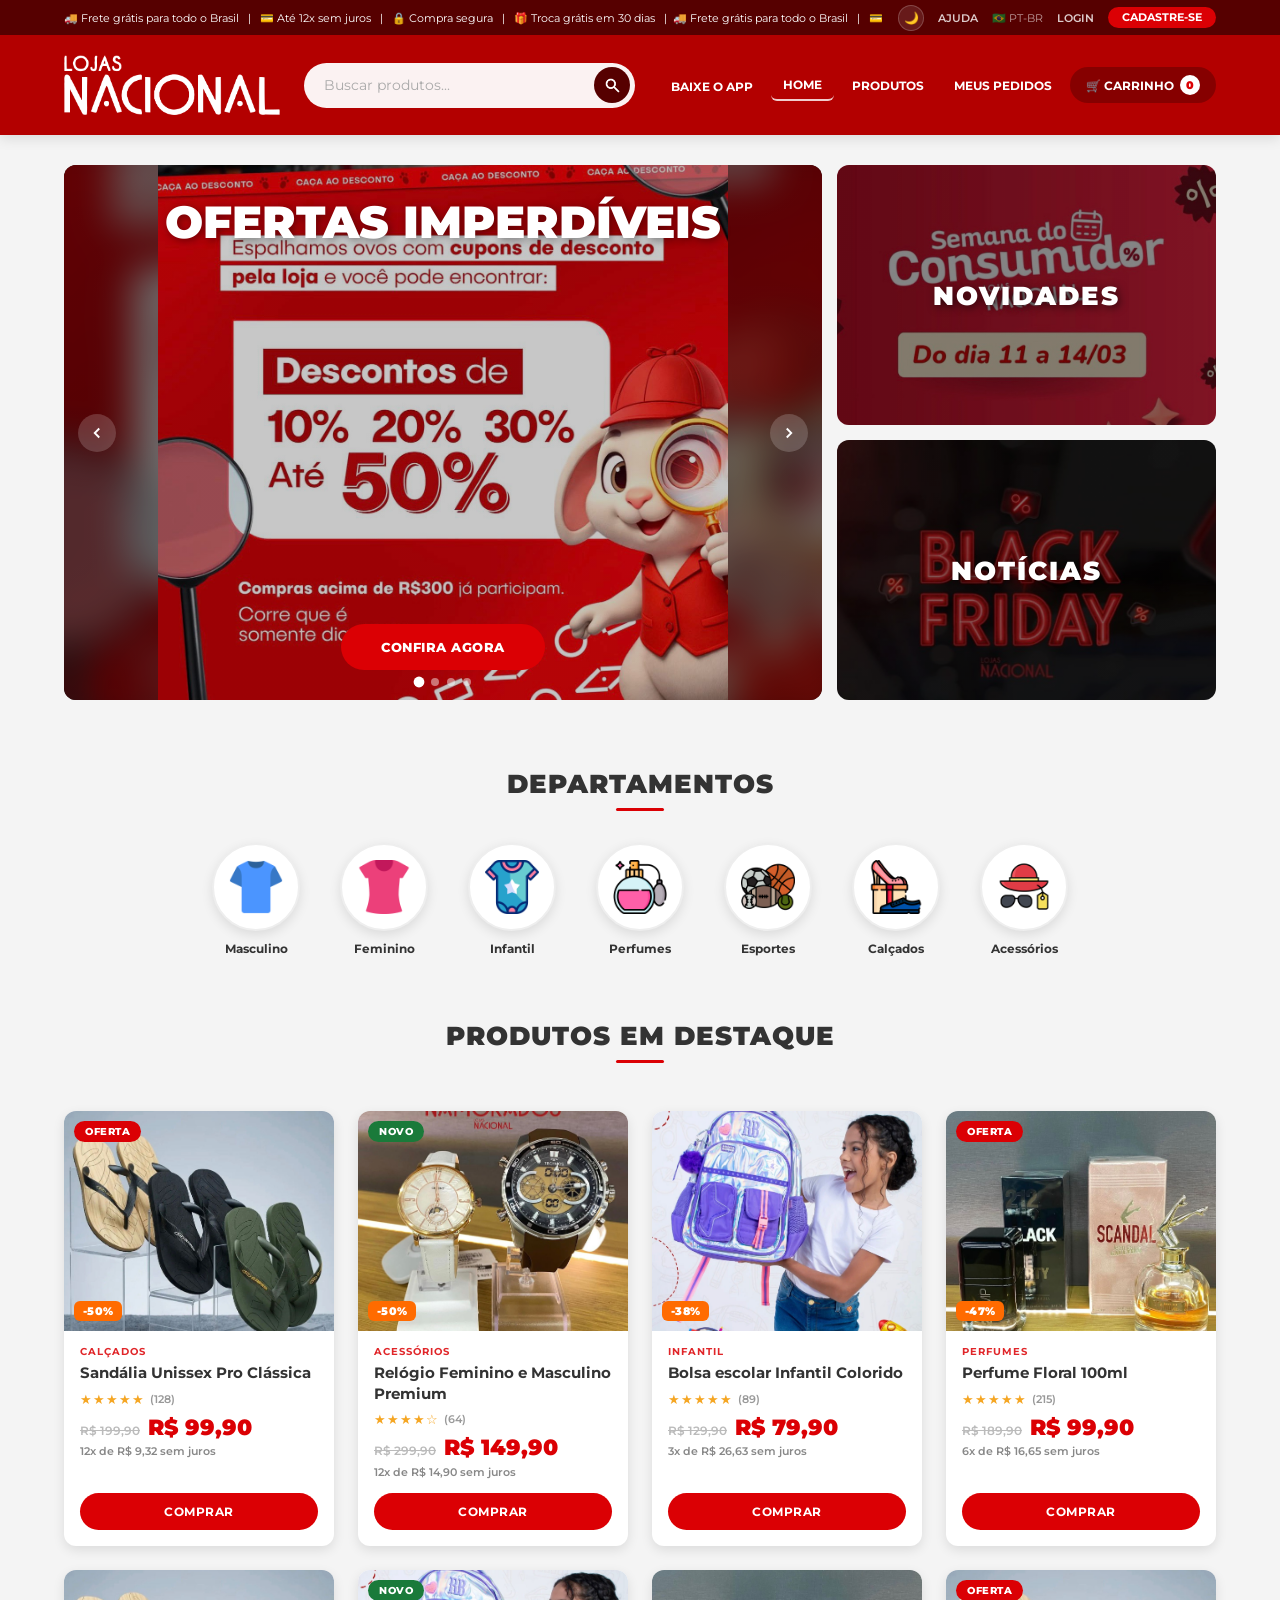
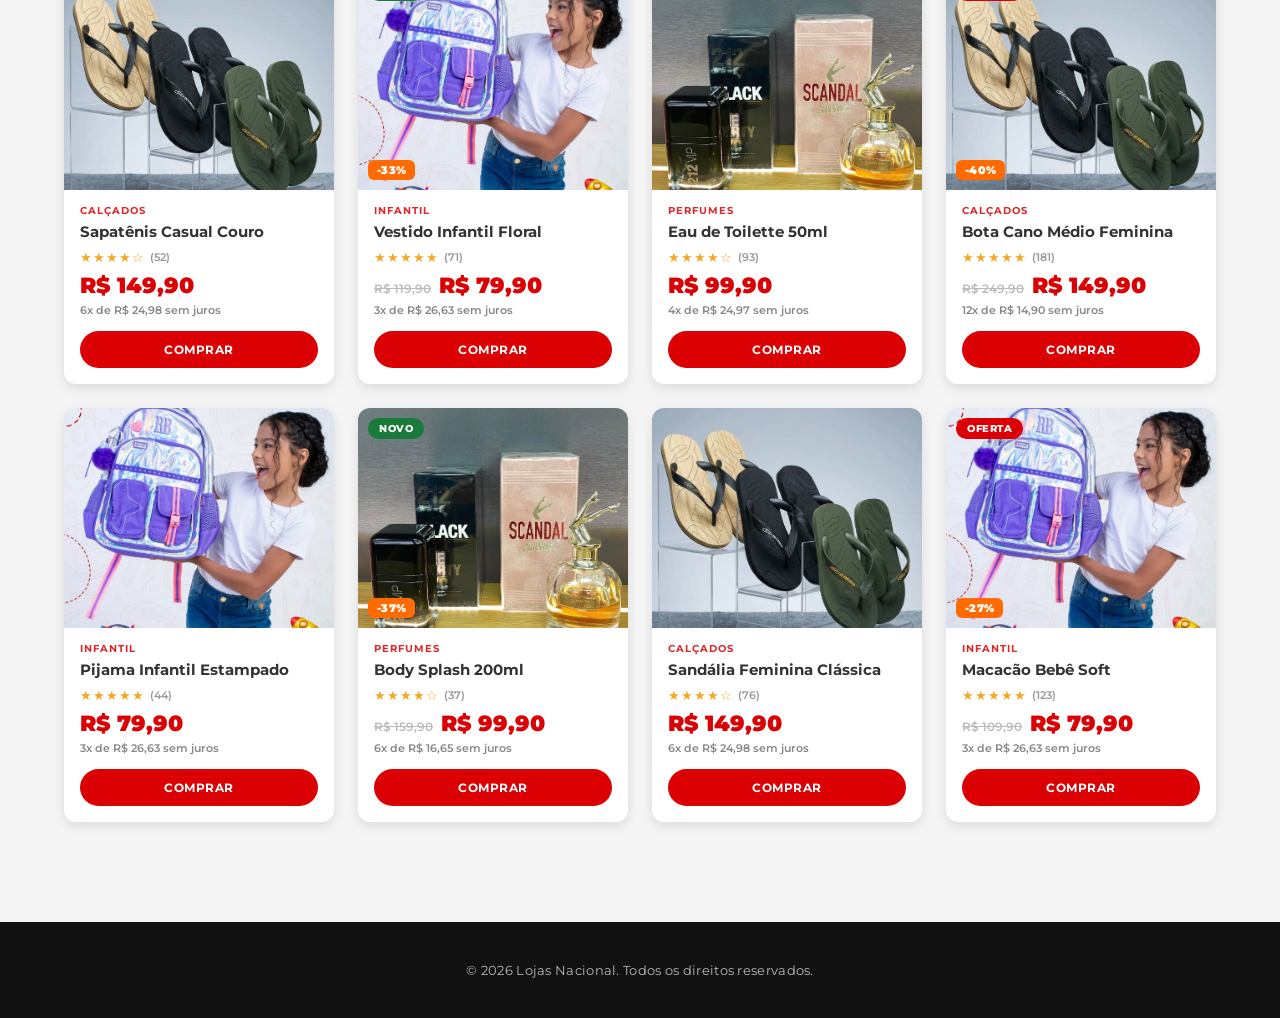
==== commit 2eabcc09: "Criacao da pg 'meus pedidos'" ====
--- a/index.html
+++ b/index.html
@@ -64,6 +64,7 @@
       </div>
       <a href="index.html" class="nav-active" data-i18n="home">Home</a>
       <a href="pages/products.html" data-i18n="produtos">Produtos</a>
+      <a href="pages/orders.html">Meus Pedidos</a>
       <a href="pages/cart.html" class="cart-link">
         <span data-i18n="carrinho">🛒 Carrinho</span> <span id="cartCount">0</span>
       </a>
@@ -137,31 +138,31 @@
     <h2 class="titulo-secao" data-i18n="departamentos">Departamentos</h2>
 
     <div class="categorias-grid">
-      <div class="categoria-item">
+      <div class="categoria-item" onclick="location.href='pages/products.html?cat=masculino'">
         <div class="circulo"><img src="assets/images/Icons/IconRoupaMasc.png" alt="Masculino"></div>
         <span data-i18n="masculino">Masculino</span>
       </div>
-      <div class="categoria-item">
+      <div class="categoria-item" onclick="location.href='pages/products.html?cat=feminino'">
         <div class="circulo"><img src="assets/images/Icons/IconRoupaFem.png" alt="Feminino"></div>
         <span data-i18n="feminino">Feminino</span>
       </div>
-      <div class="categoria-item">
+      <div class="categoria-item" onclick="location.href='pages/products.html?cat=infantil'">
         <div class="circulo"><img src="assets/images/Icons/IconRoupaInfantis.png" alt="Infantil"></div>
         <span data-i18n="infantil">Infantil</span>
       </div>
-      <div class="categoria-item">
+      <div class="categoria-item" onclick="location.href='pages/products.html?cat=perfumes'">
         <div class="circulo"><img src="assets/images/Icons/IconPerfume.png" alt="Perfumes"></div>
         <span data-i18n="perfumes">Perfumes</span>
       </div>
-      <div class="categoria-item">
+      <div class="categoria-item" onclick="location.href='pages/products.html?cat=esportes'">
         <div class="circulo"><img src="assets/images/Icons/IconEsportes.png" alt="Esportes"></div>
         <span data-i18n="esportes">Esportes</span>
       </div>
-      <div class="categoria-item">
+      <div class="categoria-item" onclick="location.href='pages/products.html?cat=calcados'">
         <div class="circulo"><img src="assets/images/Icons/IconSapatos.png" alt="Calçados"></div>
         <span data-i18n="calcados">Calçados</span>
       </div>
-      <div class="categoria-item">
+      <div class="categoria-item" onclick="location.href='pages/products.html?cat=acessorios'">
         <div class="circulo"><img src="assets/images/Icons/IconAcessorio.png" alt="Acessórios"></div>
         <span data-i18n="acessorios">Acessórios</span>
       </div>
@@ -195,7 +196,9 @@
           <span class="price-new">R$ 99,90</span>
         </div>
         <span class="price-installment">12x de R$ 9,32 sem juros</span>
-        <button onclick="addToCart(this)" data-i18n="comprar">Comprar</button>
+        <button onclick="addToCart(this)" data-i18n="comprar"
+          data-id="101" data-name="Sandália Unissex Pro Clássica" data-price="99.90"
+          data-old-price="199.90" data-img="assets/images/FotoCalcado.jpeg" data-cat="Calçados">Comprar</button>
       </div>
     </div>
 
@@ -219,7 +222,9 @@
           <span class="price-new">R$ 149,90</span>
         </div>
         <span class="price-installment">12x de R$ 14,90 sem juros</span>
-        <button onclick="addToCart(this)" data-i18n="comprar">Comprar</button>
+        <button onclick="addToCart(this)" data-i18n="comprar"
+          data-id="102" data-name="Relógio Feminino e Masculino Premium" data-price="149.90"
+          data-old-price="299.90" data-img="assets/images/FotoAcessorio.jpeg" data-cat="Acessórios">Comprar</button>
       </div>
     </div>
 
@@ -242,7 +247,9 @@
           <span class="price-new">R$ 79,90</span>
         </div>
         <span class="price-installment">3x de R$ 26,63 sem juros</span>
-        <button onclick="addToCart(this)" data-i18n="comprar">Comprar</button>
+        <button onclick="addToCart(this)" data-i18n="comprar"
+          data-id="103" data-name="Bolsa escolar Infantil Colorido" data-price="79.90"
+          data-old-price="129.90" data-img="assets/images/FotoInfantil.jpeg" data-cat="Infantil">Comprar</button>
       </div>
     </div>
 
@@ -266,7 +273,9 @@
           <span class="price-new">R$ 99,90</span>
         </div>
         <span class="price-installment">6x de R$ 16,65 sem juros</span>
-        <button onclick="addToCart(this)" data-i18n="comprar">Comprar</button>
+        <button onclick="addToCart(this)" data-i18n="comprar"
+          data-id="104" data-name="Perfume Floral 100ml" data-price="99.90"
+          data-old-price="189.90" data-img="assets/images/FotoPerfume.jpeg" data-cat="Perfumes">Comprar</button>
       </div>
     </div>
 
@@ -287,7 +296,9 @@
           <span class="price-new">R$ 149,90</span>
         </div>
         <span class="price-installment">6x de R$ 24,98 sem juros</span>
-        <button onclick="addToCart(this)" data-i18n="comprar">Comprar</button>
+        <button onclick="addToCart(this)" data-i18n="comprar"
+          data-id="105" data-name="Sapatênis Casual Couro" data-price="149.90"
+          data-img="assets/images/FotoCalcado.jpeg" data-cat="Calçados">Comprar</button>
       </div>
     </div>
 
@@ -311,7 +322,9 @@
           <span class="price-new">R$ 79,90</span>
         </div>
         <span class="price-installment">3x de R$ 26,63 sem juros</span>
-        <button onclick="addToCart(this)" data-i18n="comprar">Comprar</button>
+        <button onclick="addToCart(this)" data-i18n="comprar"
+          data-id="106" data-name="Vestido Infantil Floral" data-price="79.90"
+          data-old-price="119.90" data-img="assets/images/FotoInfantil.jpeg" data-cat="Infantil">Comprar</button>
       </div>
     </div>
 
@@ -332,7 +345,9 @@
           <span class="price-new">R$ 99,90</span>
         </div>
         <span class="price-installment">4x de R$ 24,97 sem juros</span>
-        <button onclick="addToCart(this)" data-i18n="comprar">Comprar</button>
+        <button onclick="addToCart(this)" data-i18n="comprar"
+          data-id="107" data-name="Eau de Toilette 50ml" data-price="99.90"
+          data-img="assets/images/FotoPerfume.jpeg" data-cat="Perfumes">Comprar</button>
       </div>
     </div>
 
@@ -356,7 +371,9 @@
           <span class="price-new">R$ 149,90</span>
         </div>
         <span class="price-installment">12x de R$ 14,90 sem juros</span>
-        <button onclick="addToCart(this)" data-i18n="comprar">Comprar</button>
+        <button onclick="addToCart(this)" data-i18n="comprar"
+          data-id="108" data-name="Bota Cano Médio Feminina" data-price="149.90"
+          data-old-price="249.90" data-img="assets/images/FotoCalcado.jpeg" data-cat="Calçados">Comprar</button>
       </div>
     </div>
 
@@ -377,7 +394,9 @@
           <span class="price-new">R$ 79,90</span>
         </div>
         <span class="price-installment">3x de R$ 26,63 sem juros</span>
-        <button onclick="addToCart(this)" data-i18n="comprar">Comprar</button>
+        <button onclick="addToCart(this)" data-i18n="comprar"
+          data-id="109" data-name="Pijama Infantil Estampado" data-price="79.90"
+          data-img="assets/images/FotoInfantil.jpeg" data-cat="Infantil">Comprar</button>
       </div>
     </div>
 
@@ -401,7 +420,9 @@
           <span class="price-new">R$ 99,90</span>
         </div>
         <span class="price-installment">6x de R$ 16,65 sem juros</span>
-        <button onclick="addToCart(this)" data-i18n="comprar">Comprar</button>
+        <button onclick="addToCart(this)" data-i18n="comprar"
+          data-id="110" data-name="Body Splash 200ml" data-price="99.90"
+          data-old-price="159.90" data-img="assets/images/FotoPerfume.jpeg" data-cat="Perfumes">Comprar</button>
       </div>
     </div>
 
@@ -422,7 +443,9 @@
           <span class="price-new">R$ 149,90</span>
         </div>
         <span class="price-installment">6x de R$ 24,98 sem juros</span>
-        <button onclick="addToCart(this)" data-i18n="comprar">Comprar</button>
+        <button onclick="addToCart(this)" data-i18n="comprar"
+          data-id="111" data-name="Sandália Feminina Clássica" data-price="149.90"
+          data-img="assets/images/FotoCalcado.jpeg" data-cat="Calçados">Comprar</button>
       </div>
     </div>
 
@@ -446,7 +469,9 @@
           <span class="price-new">R$ 79,90</span>
         </div>
         <span class="price-installment">3x de R$ 26,63 sem juros</span>
-        <button onclick="addToCart(this)" data-i18n="comprar">Comprar</button>
+        <button onclick="addToCart(this)" data-i18n="comprar"
+          data-id="112" data-name="Macacão Bebê Soft" data-price="79.90"
+          data-old-price="109.90" data-img="assets/images/FotoInfantil.jpeg" data-cat="Infantil">Comprar</button>
       </div>
     </div>
 
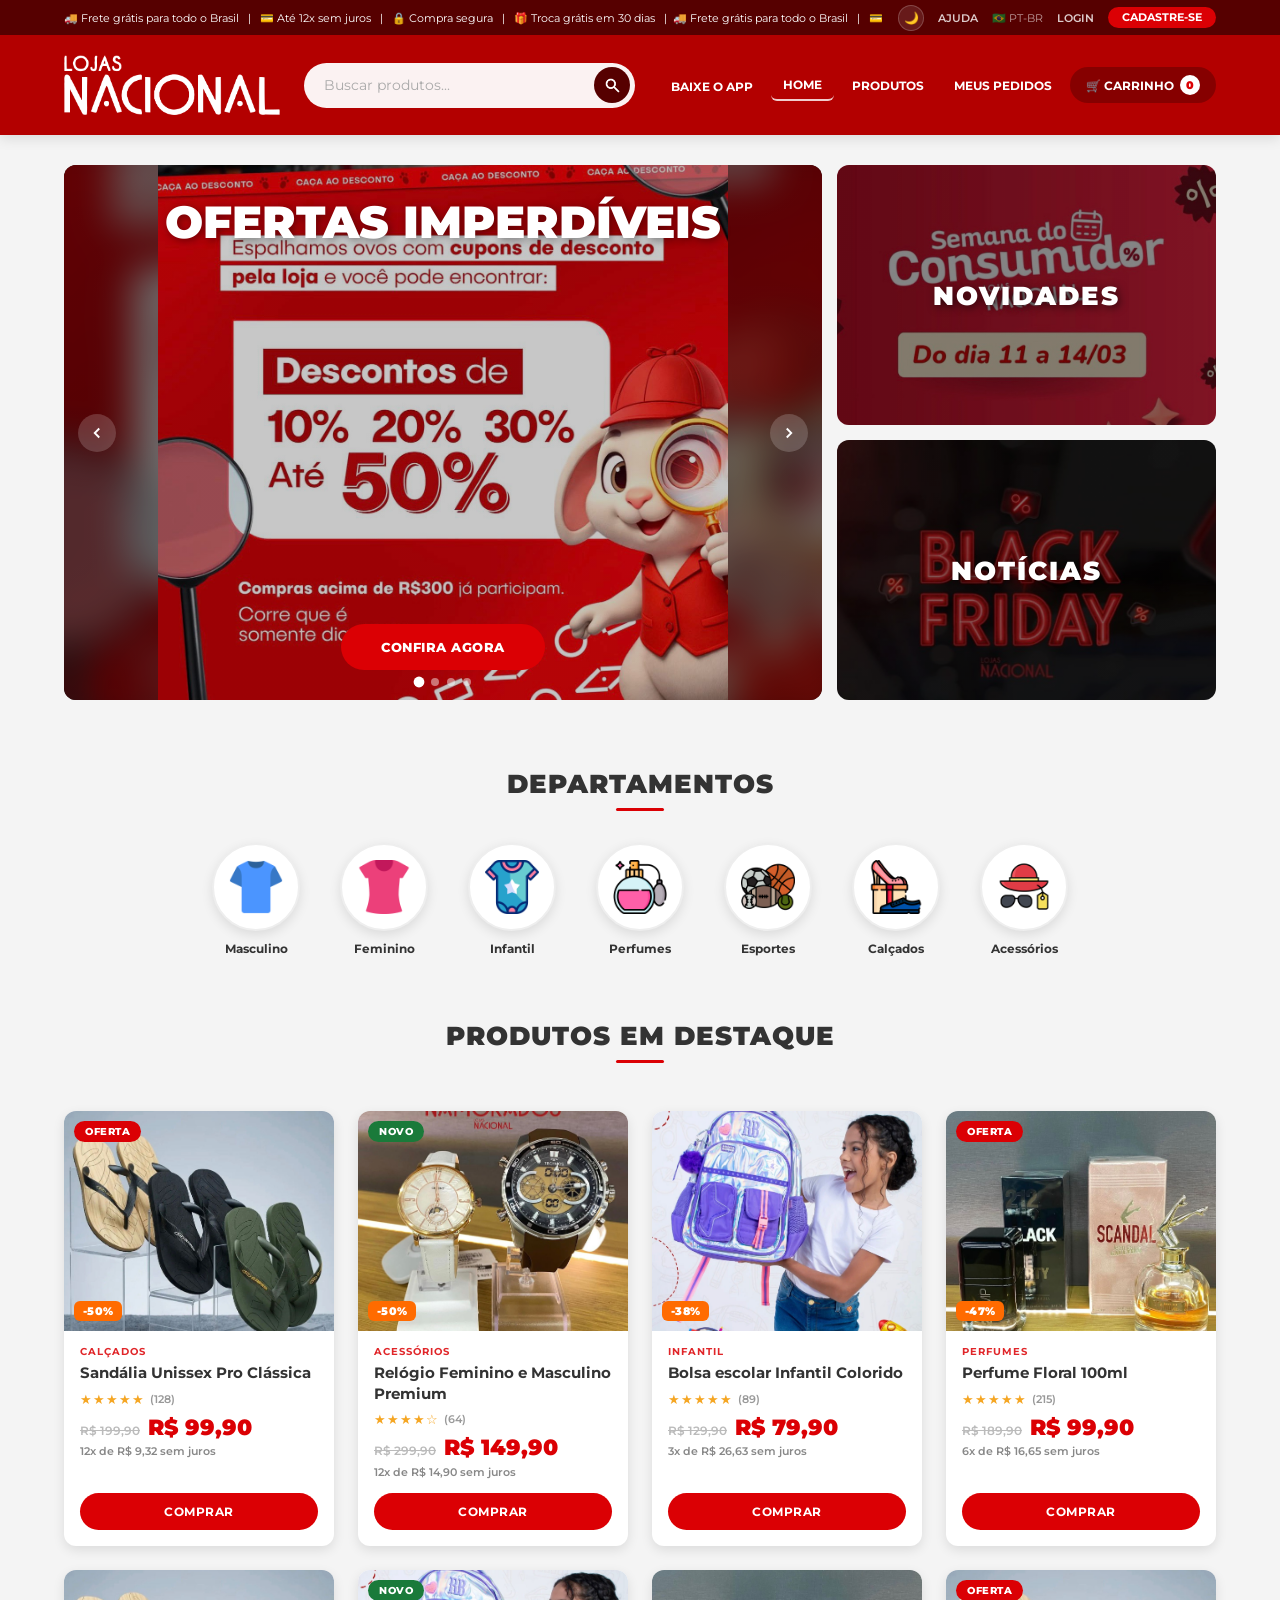
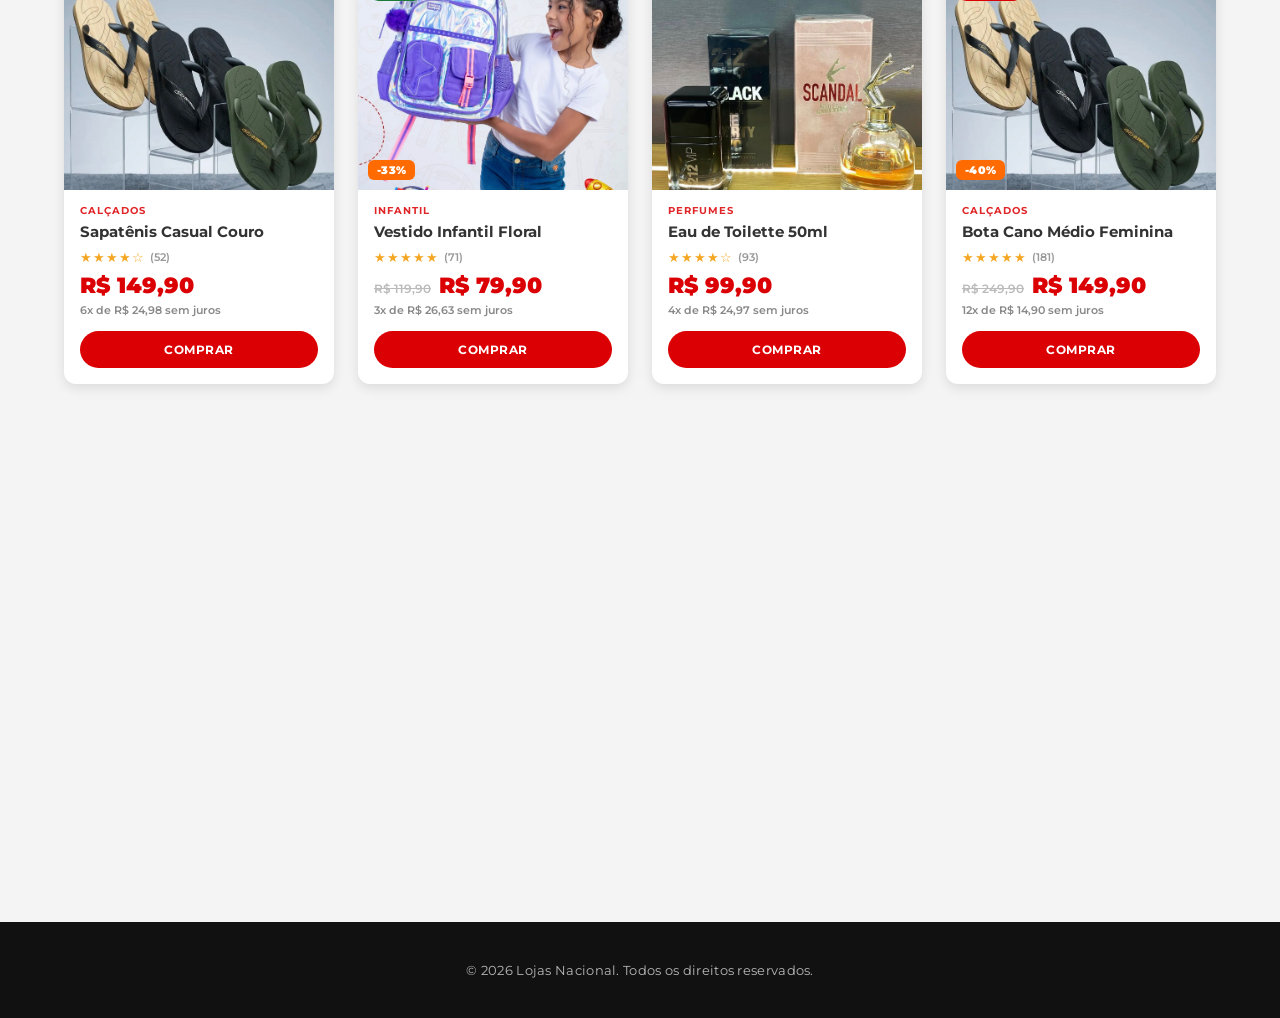
==== commit 87889f84: "Criacao da pg 'meus pedidos'" ====
--- a/index.html
+++ b/index.html
@@ -3,6 +3,9 @@
 <head>
   <meta charset="UTF-8">
   <meta name="viewport" content="width=device-width, initial-scale=1.0">
+  <meta name="theme-color" content="#db0004">
+  <meta name="apple-mobile-web-app-capable" content="yes">
+  <meta name="apple-mobile-web-app-status-bar-style" content="black-translucent">
   <title>Lojas Nacional</title>
   <link rel="stylesheet" href="assets/css/style.css">
   <link rel="icon" href="assets/images/favicon/favicon.ico" type="image/x-icon">
--- a/assets/css/style.css
+++ b/assets/css/style.css
@@ -37,6 +37,8 @@
   box-sizing: border-box;
   font-family: 'Montserrat', sans-serif;
 }
+
+button, a { touch-action: manipulation; }
 
 html { scroll-behavior: smooth; }
 
@@ -1191,6 +1193,9 @@
   .nav a { font-size: 10.5px; padding: 5px 7px; }
   .cart-link { padding: 6px 12px !important; gap: 4px !important; }
 
+  /* iOS: evita zoom automático ao focar inputs (requer font-size >= 16px) */
+  .search-bar input { font-size: 16px; }
+
   .bannerDestaque { height: 280px; }
   .bannerConteudo h2 { font-size: 1.5rem; }
   .bannerConteudo button { padding: 11px 28px; font-size: 13px; }
@@ -1219,36 +1224,39 @@
 
 /* --- CELULAR PEQUENO (≤360px) --- */
 @media (max-width: 360px) {
-  /* header com 3 linhas: logo | nav | search */
-  :root { --header-height: 160px; }
-
-  .headerTopo { height: 24px; gap: 6px; }
+  :root { --header-height: 140px; }
+
+  .headerTopo { height: 22px; gap: 5px; padding: 0 3%; }
   .linksHeaderTopo { gap: 5px; }
-  .linksHeaderTopo a { font-size: 9px; }
-  .link-cadastro { padding: 2px 8px; font-size: 8.5px !important; }
-
-  .headerMain { padding: 8px 3%; gap: 6px; }
-  .logo { height: 36px; }
-  .nav { gap: 2px; }
-  .nav a { font-size: 10px; padding: 5px 6px; }
-  .cart-link { padding: 5px 9px !important; }
-
-  .bannerDestaque { height: 240px; }
-  .bannerConteudo h2 { font-size: 1.3rem; }
-  .bannerMenor { height: 100px; }
-  .bannerMenor h1 { font-size: 1.1rem; }
+  .linksHeaderTopo a { font-size: 9.5px; }
+  .link-cadastro { padding: 2px 8px; font-size: 9px !important; }
+  .lang-tag { display: none; }
+
+  .headerMain { padding: 7px 3%; gap: 6px; }
+  .logo { height: 34px; }
+  .nav { gap: 1px; flex-wrap: nowrap; }
+  .nav a { font-size: 10px; padding: 6px 5px; min-height: 32px; display: flex; align-items: center; }
+  .cart-link { padding: 5px 8px !important; }
+
+  .search-bar input { font-size: 16px; }
+
+  .bannerDestaque { height: 220px; }
+  .bannerConteudo h2 { font-size: 1.2rem; }
+  .bannerMenor { height: 95px; }
+  .bannerMenor h1 { font-size: 1rem; }
 
   .categorias-grid { gap: 10px; }
-  .categoria-item { width: 66px; }
-  .categoria-item .circulo { width: 60px; height: 60px; }
+  .categoria-item { width: 64px; }
+  .categoria-item .circulo { width: 58px; height: 58px; }
+  .categoria-item span { font-size: 10px; }
 
   .products { grid-template-columns: repeat(2, 1fr); gap: 10px; }
-  .product-img-wrap img { height: 120px; }
-  .product-info h3 { font-size: 0.82rem; }
-  .price-new { font-size: 1rem; }
-  .price-old { font-size: 11px; }
-  .price-installment { font-size: 10px; margin-bottom: 10px; }
-  .stars { font-size: 11px; }
-  .product-info { padding: 10px; }
-  .product-info button { padding: 9px 12px; font-size: 10.5px; }
+  .product-img-wrap img { height: 115px; }
+  .product-info h3 { font-size: 0.8rem; }
+  .price-new { font-size: 0.98rem; }
+  .price-old { font-size: 10px; }
+  .price-installment { font-size: 9.5px; margin-bottom: 10px; }
+  .stars { font-size: 10px; }
+  .product-info { padding: 9px; }
+  .product-info button { padding: 9px 10px; font-size: 10px; }
 }
